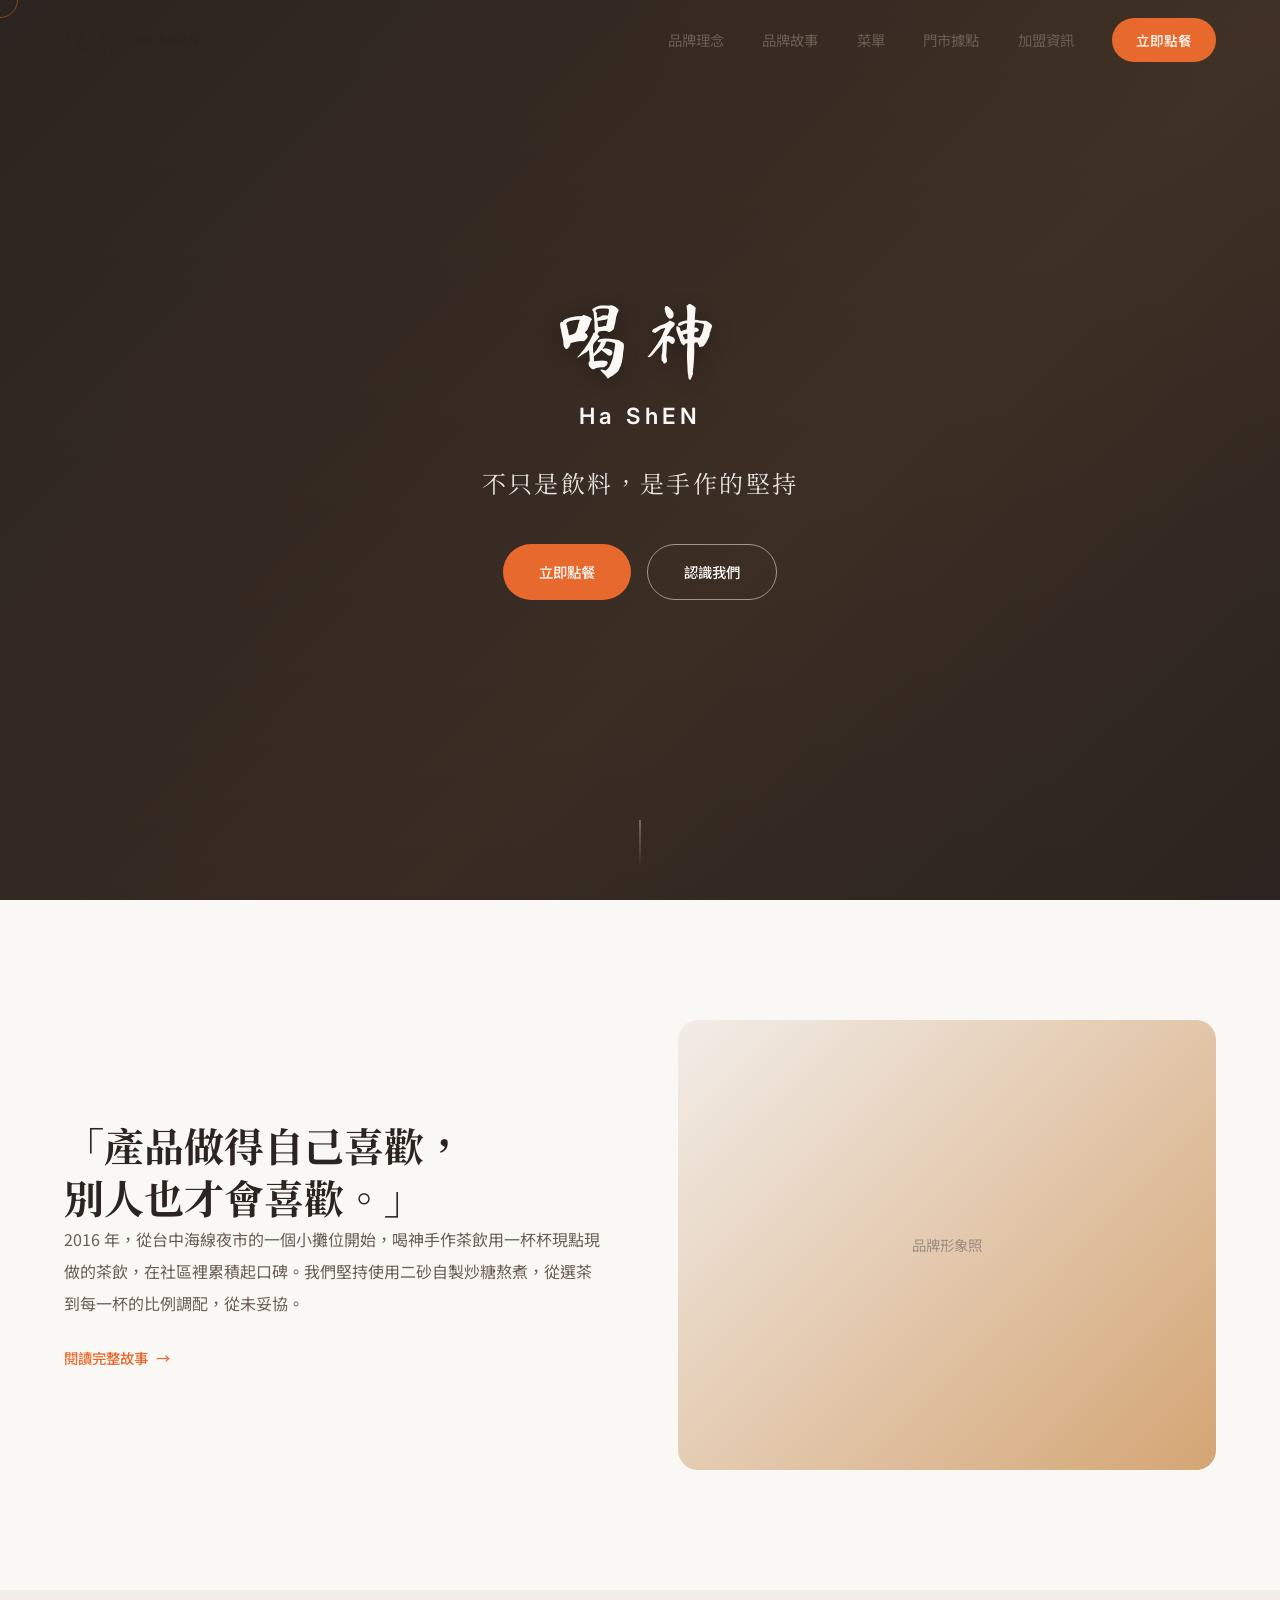
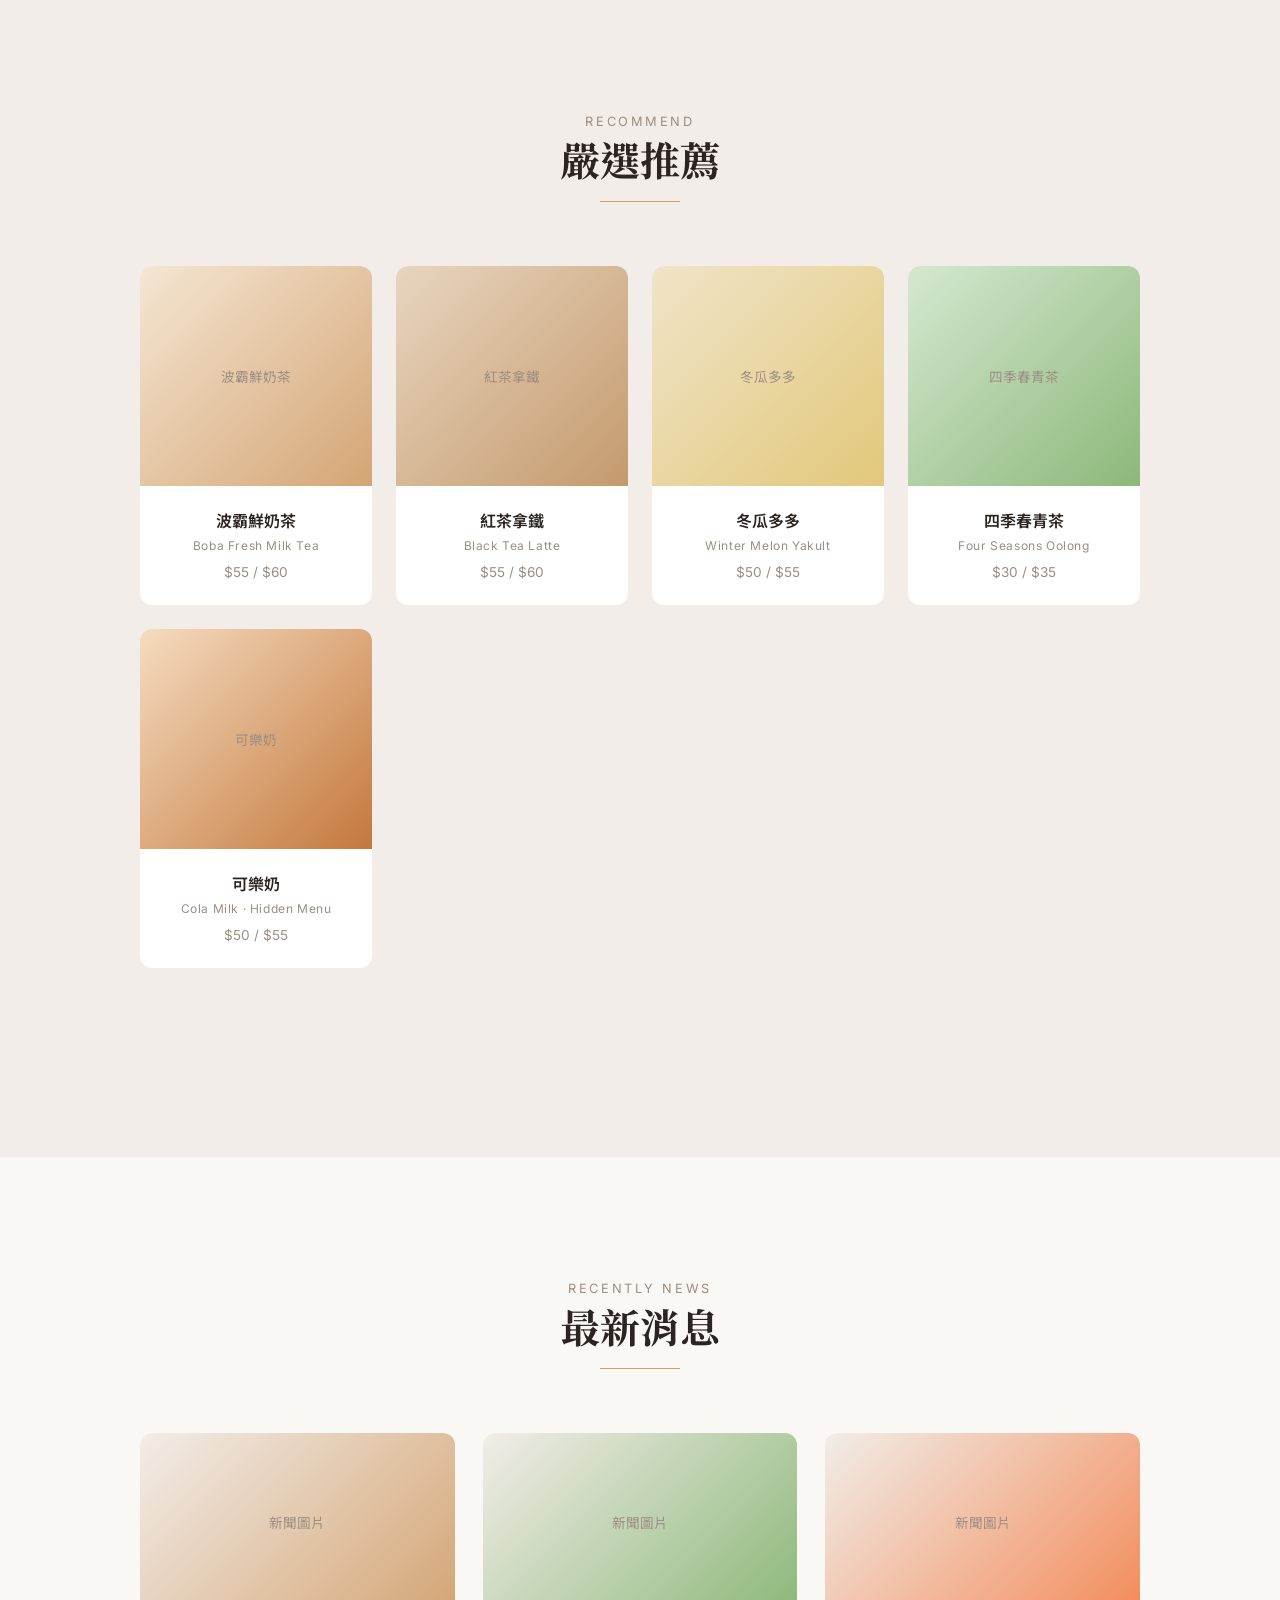
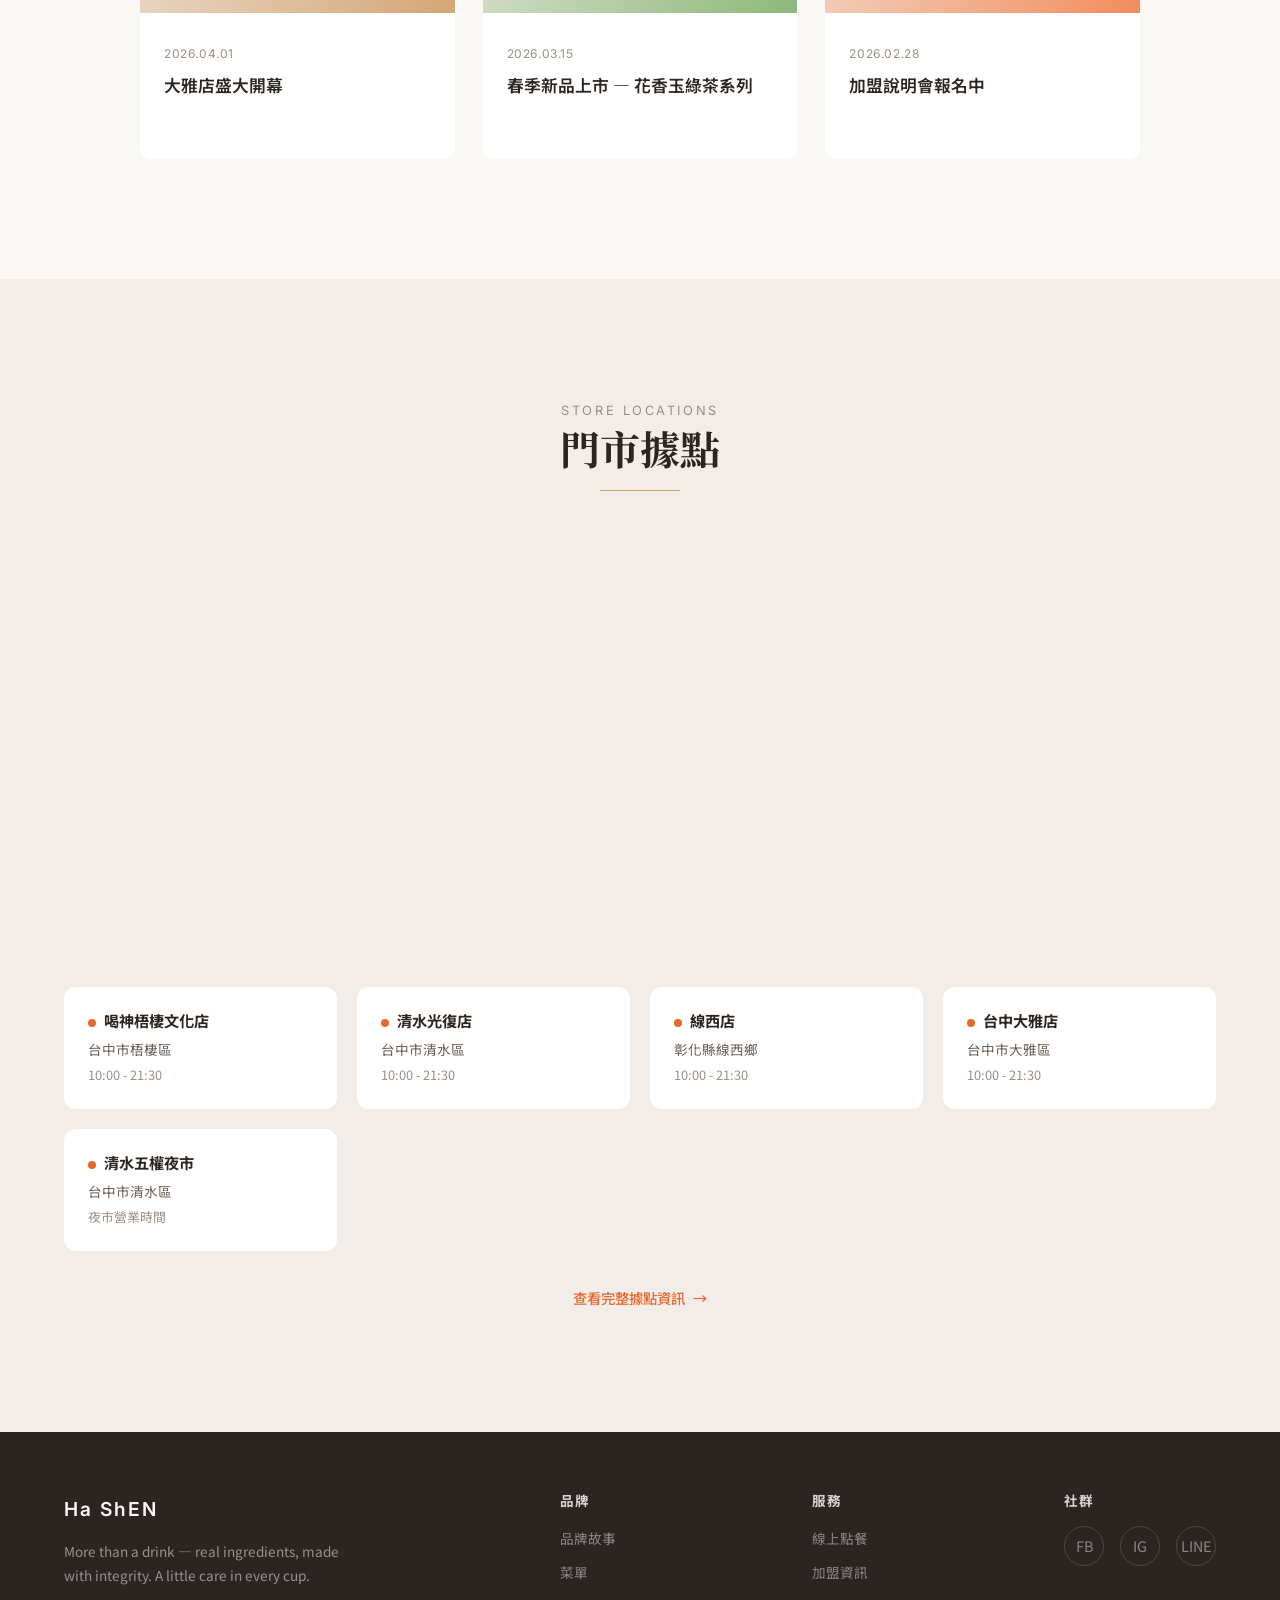
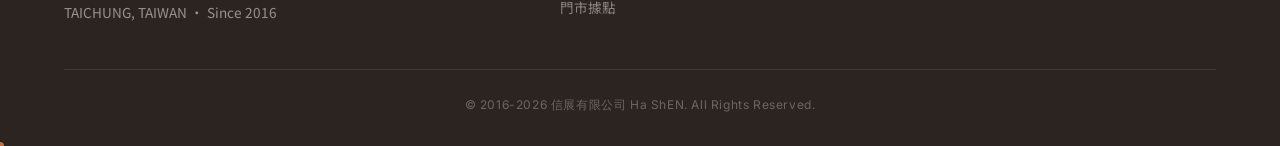
==== index.html @ 4e1b878f "Initial commit: 喝神手作茶飲 Ha ShEN 品牌官網" ====
<!DOCTYPE html>
<html lang="zh-Hant">
<head>
  <meta charset="UTF-8">
  <meta name="viewport" content="width=device-width, initial-scale=1.0">
  <meta name="description" content="喝神手作茶飲 Ha ShEN — 2016年創立於台中海線，堅持手作、嚴選原料、用心調製每一杯好茶。More than a drink.">
  <meta name="keywords" content="喝神,Ha ShEN,手作茶飲,台中飲料,手搖飲,珍珠奶茶,波霸鮮奶茶">
  <meta property="og:title" content="喝神手作茶飲 Ha ShEN">
  <meta property="og:description" content="不只是飲料，是手作的堅持。More than a drink — real ingredients, made with integrity.">
  <meta property="og:type" content="website">
  <title>喝神手作茶飲 Ha ShEN — More than a drink</title>

  <!-- Google Fonts -->
  <link rel="preconnect" href="https://fonts.googleapis.com">
  <link rel="preconnect" href="https://fonts.gstatic.com" crossorigin>
  <link href="https://fonts.googleapis.com/css2?family=Inter:wght@300;400;500;600;700&family=Noto+Sans+TC:wght@300;400;500;700&family=Noto+Serif+TC:wght@400;600;700&family=ZCOOL+KuaiLe&display=swap" rel="stylesheet">
  <!-- Ma Shan Zheng for brush calligraphy feel -->
  <link href="https://fonts.googleapis.com/css2?family=Ma+Shan+Zheng&display=swap" rel="stylesheet">
  <link href="https://fonts.googleapis.com/css2?family=Liu+Jian+Mao+Cao&display=swap" rel="stylesheet">

  <!-- Styles -->
  <link rel="stylesheet" href="css/style.css">
  <link rel="stylesheet" href="css/pages.css">
</head>
<body>

  <!-- ========== SPLASH SCREEN ========== -->
  <div class="splash-screen" aria-hidden="true">
    <div class="splash-logo-container">
      <!-- Calligraphy rendered with brush-style web font + stroke reveal animation -->
      <div class="splash-calligraphy-text">
        <span class="splash-char" data-char="喝">喝</span>
        <span class="splash-char" data-char="神">神</span>
      </div>

      <span class="splash-english">Ha ShEN</span>
      <span class="splash-subtitle">手 作 茶 飲</span>

      <div class="splash-line">
        <span class="splash-line-left"></span>
        <span class="splash-line-right"></span>
      </div>
    </div>

    <button class="splash-skip">SKIP</button>
  </div>

  <!-- ========== NAVIGATION ========== -->
  <nav class="navbar">
    <a href="index.html" class="nav-logo">
      <span class="nav-logo-calligraphy">喝神</span>
      <span class="nav-logo-text">Ha ShEN</span>
    </a>

    <div class="nav-links">
      <a href="#philosophy" class="nav-link" data-section="philosophy">品牌理念</a>
      <a href="pages/about.html" class="nav-link">品牌故事</a>
      <a href="pages/menu.html" class="nav-link">菜單</a>
      <a href="pages/stores.html" class="nav-link">門市據點</a>
      <a href="pages/franchise.html" class="nav-link">加盟資訊</a>
      <a href="pages/order.html" class="nav-order-btn">立即點餐</a>
    </div>

    <button class="nav-toggle" aria-label="選單">
      <span></span>
      <span></span>
      <span></span>
    </button>
  </nav>

  <!-- ========== HERO SECTION ========== -->
  <section class="hero" id="hero">
    <!-- Background: gradient overlay simulating video bg -->
    <div class="hero-bg-gradient"></div>
    <div class="hero-overlay"></div>

    <div class="hero-content">
      <!-- Calligraphy Logo -->
      <div class="hero-calligraphy-text">喝神</div>

      <div class="hero-brand-en font-english">Ha ShEN</div>
      <p class="hero-tagline font-display">不只是飲料，是手作的堅持</p>

      <div class="hero-buttons">
        <a href="pages/order.html" class="btn btn-primary">立即點餐</a>
        <a href="pages/about.html" class="btn btn-outline">認識我們</a>
      </div>
    </div>

    <!-- Scroll hint -->
    <div class="hero-scroll-hint">
      <div class="scroll-line"></div>
    </div>
  </section>

  <!-- ========== PHILOSOPHY SECTION ========== -->
  <section class="section philosophy" id="philosophy">
    <div class="container">
      <div class="philosophy-grid">
        <div class="philosophy-text">
          <h2 class="font-display">
            「產品做得自己喜歡，<br>別人也才會喜歡。」
            <span class="underline-gold"></span>
          </h2>
          <p class="philosophy-desc">
            2016 年，從台中海線夜市的一個小攤位開始，喝神手作茶飲用一杯杯現點現做的茶飲，在社區裡累積起口碑。我們堅持使用二砂自製炒糖熬煮，從選茶到每一杯的比例調配，從未妥協。
          </p>
          <a href="pages/about.html" class="link-arrow">
            閱讀完整故事 <span class="arrow">→</span>
          </a>
        </div>
        <div class="philosophy-image">
          <div class="philosophy-img-placeholder" style="width:100%;height:450px;background:linear-gradient(135deg, var(--color-bg-secondary), #d4a574);border-radius:var(--radius-lg);display:flex;align-items:center;justify-content:center;color:var(--color-text-tertiary);font-size:0.9rem;">
            品牌形象照
          </div>
        </div>
      </div>
    </div>
  </section>

  <!-- ========== RECOMMEND SECTION ========== -->
  <section class="section recommend" id="recommend">
    <div class="container">
      <div class="section-header reveal">
        <p class="section-subtitle font-english">Recommend</p>
        <h2>嚴選推薦</h2>
        <span class="gold-line"></span>
      </div>

      <div class="recommend-grid stagger-children">
        <div class="drink-card" data-stagger="0">
          <div class="drink-card-image">
            <div style="width:100%;height:100%;background:linear-gradient(135deg,#f5e6d3,#d4a574);display:flex;align-items:center;justify-content:center;color:var(--color-text-tertiary);font-size:0.85rem;">波霸鮮奶茶</div>
          </div>
          <div class="drink-card-info">
            <h4 class="drink-card-name">波霸鮮奶茶</h4>
            <p class="drink-card-name-en font-english" style="font-size:0.75rem;color:var(--color-text-tertiary);">Boba Fresh Milk Tea</p>
            <p class="drink-card-price">$55 / $60</p>
          </div>
        </div>

        <div class="drink-card" data-stagger="1">
          <div class="drink-card-image">
            <div style="width:100%;height:100%;background:linear-gradient(135deg,#e8d5c0,#c49a6c);display:flex;align-items:center;justify-content:center;color:var(--color-text-tertiary);font-size:0.85rem;">紅茶拿鐵</div>
          </div>
          <div class="drink-card-info">
            <h4 class="drink-card-name">紅茶拿鐵</h4>
            <p class="drink-card-name-en font-english" style="font-size:0.75rem;color:var(--color-text-tertiary);">Black Tea Latte</p>
            <p class="drink-card-price">$55 / $60</p>
          </div>
        </div>

        <div class="drink-card" data-stagger="2">
          <div class="drink-card-image">
            <div style="width:100%;height:100%;background:linear-gradient(135deg,#f0e4c8,#e2c87a);display:flex;align-items:center;justify-content:center;color:var(--color-text-tertiary);font-size:0.85rem;">冬瓜多多</div>
          </div>
          <div class="drink-card-info">
            <h4 class="drink-card-name">冬瓜多多</h4>
            <p class="drink-card-name-en font-english" style="font-size:0.75rem;color:var(--color-text-tertiary);">Winter Melon Yakult</p>
            <p class="drink-card-price">$50 / $55</p>
          </div>
        </div>

        <div class="drink-card" data-stagger="3">
          <div class="drink-card-image">
            <div style="width:100%;height:100%;background:linear-gradient(135deg,#d5e8d0,#8cb87a);display:flex;align-items:center;justify-content:center;color:var(--color-text-tertiary);font-size:0.85rem;">四季春青茶</div>
          </div>
          <div class="drink-card-info">
            <h4 class="drink-card-name">四季春青茶</h4>
            <p class="drink-card-name-en font-english" style="font-size:0.75rem;color:var(--color-text-tertiary);">Four Seasons Oolong</p>
            <p class="drink-card-price">$30 / $35</p>
          </div>
        </div>

        <div class="drink-card" data-stagger="4">
          <div class="drink-card-image">
            <div style="width:100%;height:100%;background:linear-gradient(135deg,#f5dcc0,#c4783c);display:flex;align-items:center;justify-content:center;color:var(--color-text-tertiary);font-size:0.85rem;">可樂奶</div>
          </div>
          <div class="drink-card-info">
            <h4 class="drink-card-name">可樂奶</h4>
            <p class="drink-card-name-en font-english" style="font-size:0.75rem;color:var(--color-text-tertiary);">Cola Milk · Hidden Menu</p>
            <p class="drink-card-price">$50 / $55</p>
          </div>
        </div>
      </div>

      <div style="text-align:center;margin-top:40px;" class="reveal">
        <a href="pages/menu.html" class="link-arrow">
          查看完整菜單 <span class="arrow">→</span>
        </a>
      </div>
    </div>
  </section>

  <!-- ========== NEWS SECTION ========== -->
  <section class="section news" id="news">
    <div class="container">
      <div class="section-header reveal">
        <p class="section-subtitle font-english">Recently News</p>
        <h2>最新消息</h2>
        <span class="gold-line"></span>
      </div>

      <div class="news-grid stagger-children">
        <a href="#" class="news-card" data-stagger="0">
          <div class="news-card-image">
            <div style="width:100%;height:100%;background:linear-gradient(135deg,var(--color-bg-secondary),#d4a574);display:flex;align-items:center;justify-content:center;color:var(--color-text-tertiary);font-size:0.85rem;">新聞圖片</div>
          </div>
          <div class="news-card-body">
            <span class="news-card-date font-english">2026.04.01</span>
            <h4 class="news-card-title">大雅店盛大開幕</h4>
            <span class="news-card-link">閱讀更多 →</span>
          </div>
        </a>

        <a href="#" class="news-card" data-stagger="1">
          <div class="news-card-image">
            <div style="width:100%;height:100%;background:linear-gradient(135deg,var(--color-bg-secondary),#8cb87a);display:flex;align-items:center;justify-content:center;color:var(--color-text-tertiary);font-size:0.85rem;">新聞圖片</div>
          </div>
          <div class="news-card-body">
            <span class="news-card-date font-english">2026.03.15</span>
            <h4 class="news-card-title">春季新品上市 — 花香玉綠茶系列</h4>
            <span class="news-card-link">閱讀更多 →</span>
          </div>
        </a>

        <a href="#" class="news-card" data-stagger="2">
          <div class="news-card-image">
            <div style="width:100%;height:100%;background:linear-gradient(135deg,var(--color-bg-secondary),var(--color-brand-light));display:flex;align-items:center;justify-content:center;color:var(--color-text-tertiary);font-size:0.85rem;">新聞圖片</div>
          </div>
          <div class="news-card-body">
            <span class="news-card-date font-english">2026.02.28</span>
            <h4 class="news-card-title">加盟說明會報名中</h4>
            <span class="news-card-link">閱讀更多 →</span>
          </div>
        </a>
      </div>
    </div>
  </section>

  <!-- ========== STORES PREVIEW SECTION ========== -->
  <section class="section stores-preview" id="stores">
    <div class="container">
      <div class="section-header reveal">
        <p class="section-subtitle font-english">Store Locations</p>
        <h2>門市據點</h2>
        <span class="gold-line"></span>
      </div>

      <div class="stores-map-wrapper">
        <iframe
          src="https://www.google.com/maps/embed?pb=!1m18!1m12!1m3!1d116685.45!2d120.55!3d24.28!2m3!1f0!2f0!3f0!3m2!1i1024!2i768!4f13.1!3m3!1m2!1s0x0%3A0x0!2z5Y-w5Lit5biC!5e0!3m2!1szh-TW!2stw!4v1"
          loading="lazy"
          referrerpolicy="no-referrer-when-downgrade"
          title="喝神手作茶飲門市據點">
        </iframe>
      </div>

      <div class="stores-list stagger-children">
        <div class="store-card" data-stagger="0">
          <h4><span class="store-pulse"></span>喝神梧棲文化店</h4>
          <p>台中市梧棲區</p>
          <p style="font-size:0.8rem;color:var(--color-text-tertiary);margin-top:4px;">10:00 - 21:30</p>
        </div>
        <div class="store-card" data-stagger="1">
          <h4><span class="store-pulse"></span>清水光復店</h4>
          <p>台中市清水區</p>
          <p style="font-size:0.8rem;color:var(--color-text-tertiary);margin-top:4px;">10:00 - 21:30</p>
        </div>
        <div class="store-card" data-stagger="2">
          <h4><span class="store-pulse"></span>線西店</h4>
          <p>彰化縣線西鄉</p>
          <p style="font-size:0.8rem;color:var(--color-text-tertiary);margin-top:4px;">10:00 - 21:30</p>
        </div>
        <div class="store-card" data-stagger="3">
          <h4><span class="store-pulse"></span>台中大雅店</h4>
          <p>台中市大雅區</p>
          <p style="font-size:0.8rem;color:var(--color-text-tertiary);margin-top:4px;">10:00 - 21:30</p>
        </div>
        <div class="store-card" data-stagger="4">
          <h4><span class="store-pulse"></span>清水五權夜市</h4>
          <p>台中市清水區</p>
          <p style="font-size:0.8rem;color:var(--color-text-tertiary);margin-top:4px;">夜市營業時間</p>
        </div>
      </div>

      <div style="text-align:center;margin-top:32px;" class="reveal">
        <a href="pages/stores.html" class="link-arrow">
          查看完整據點資訊 <span class="arrow">→</span>
        </a>
      </div>
    </div>
  </section>

  <!-- ========== FOOTER ========== -->
  <footer class="footer">
    <div class="footer-content">
      <div class="footer-brand">
        <div class="footer-brand-name font-english">Ha ShEN</div>
        <p class="footer-brand-desc">
          More than a drink — real ingredients, made with integrity. A little care in every cup.
        </p>
        <p class="footer-brand-desc" style="margin-top:12px;">
          TAICHUNG, TAIWAN · Since 2016
        </p>
      </div>

      <div class="footer-links-group">
        <h5>品牌</h5>
        <a href="pages/about.html">品牌故事</a>
        <a href="pages/menu.html">菜單</a>
        <a href="pages/stores.html">門市據點</a>
      </div>

      <div class="footer-links-group">
        <h5>服務</h5>
        <a href="pages/order.html">線上點餐</a>
        <a href="pages/franchise.html">加盟資訊</a>
      </div>

      <div class="footer-links-group">
        <h5>社群</h5>
        <div class="footer-social">
          <a href="https://www.facebook.com/people/%E5%96%9D%E7%A5%9E%E6%89%8B%E4%BD%9C%E8%8C%B6%E9%A3%B2_%E7%B8%BD%E9%83%A8/61552195955684/" target="_blank" rel="noopener" aria-label="Facebook">FB</a>
          <a href="#" aria-label="Instagram">IG</a>
          <a href="#" aria-label="LINE">LINE</a>
        </div>
      </div>
    </div>

    <div class="footer-bottom">
      <p class="footer-copyright">© 2016-2026 信展有限公司 Ha ShEN. All Rights Reserved.</p>
    </div>
  </footer>

  <!-- Back to Top -->
  <button class="back-to-top" aria-label="回到頂部">↑</button>

  <!-- Hero Background Style -->
  <style>
    .hero-bg-gradient {
      position: absolute;
      top: 0; left: 0; width: 100%; height: 100%;
      background: linear-gradient(135deg, #2C2420 0%, #3d2e24 40%, #4a3728 60%, #2C2420 100%);
      animation: kenBurns 20s ease-in-out infinite alternate;
    }

    /* Scroll Indicator */
    .hero-scroll-hint {
      position: absolute;
      bottom: 32px;
      left: 50%;
      transform: translateX(-50%);
      z-index: 3;
    }

    .scroll-line {
      width: 1px;
      height: 48px;
      background: linear-gradient(180deg, rgba(255,255,255,0.6), transparent);
      animation: scrollPulse 2s ease-in-out infinite;
    }

    @keyframes scrollPulse {
      0%, 100% { opacity: 1; transform: scaleY(1); }
      50% { opacity: 0.3; transform: scaleY(0.6); }
    }
  </style>

  <!-- Scripts -->
  <script src="js/splash.js"></script>
  <script src="js/main.js"></script>
</body>
</html>
---- css/style.css ----
/* ============================================
   喝神手作茶飲 Ha ShEN — Brand Website
   Global Styles & Design System
   ============================================ */

/* --- CSS Custom Properties (Design Tokens) --- */
:root {
  /* Brand Colors */
  --color-brand: #E8692D;          /* PANTONE 1585C approximation */
  --color-brand-light: #F28C5A;
  --color-brand-dark: #C4551F;

  /* Neutral Palette */
  --color-bg-primary: #FAF8F5;     /* Warm off-white */
  --color-bg-secondary: #F2EDE8;   /* Slightly darker warm */
  --color-bg-dark: #2C2420;        /* Dark charcoal brown */
  --color-bg-card: #FFFFFF;

  /* Text Colors */
  --color-text-primary: #2C2420;   /* Dark charcoal brown */
  --color-text-secondary: #6B5E54; /* Muted brown */
  --color-text-tertiary: #9C8E82;  /* Light brown */
  --color-text-inverse: #FAF8F5;   /* For dark backgrounds */

  /* Accent Colors */
  --color-gold: #C5A467;           /* Subtle gold for lines */
  --color-gold-light: #D4B87A;
  --color-tea-brown: #8B6914;      /* Tea brown */

  /* Glass Effect */
  --glass-bg: rgba(250, 248, 245, 0.72);
  --glass-border: rgba(255, 255, 255, 0.3);
  --glass-shadow: rgba(44, 36, 32, 0.08);

  /* Typography */
  --font-display: 'Noto Serif TC', serif;
  --font-heading: 'Noto Sans TC', sans-serif;
  --font-body: 'Noto Sans TC', sans-serif;
  --font-english: 'Inter', sans-serif;

  /* Spacing */
  --space-xs: 0.5rem;
  --space-sm: 1rem;
  --space-md: 2rem;
  --space-lg: 4rem;
  --space-xl: 6rem;
  --space-2xl: 10rem;

  /* Transition */
  --ease-smooth: cubic-bezier(0.25, 0.46, 0.45, 0.94);
  --ease-bounce: cubic-bezier(0.34, 1.56, 0.64, 1);
  --ease-out-expo: cubic-bezier(0.16, 1, 0.3, 1);
  --duration-fast: 0.2s;
  --duration-normal: 0.4s;
  --duration-slow: 0.8s;

  /* Border Radius */
  --radius-sm: 6px;
  --radius-md: 12px;
  --radius-lg: 20px;
  --radius-full: 9999px;

  /* Z-Index Scale */
  --z-splash: 10000;
  --z-cursor: 9000;
  --z-nav: 1000;
  --z-modal: 2000;
  --z-back-top: 500;
}

/* --- Reset & Base --- */
*, *::before, *::after {
  margin: 0;
  padding: 0;
  box-sizing: border-box;
}

html {
  font-size: 16px;
  scroll-behavior: smooth;
  -webkit-font-smoothing: antialiased;
  -moz-osx-font-smoothing: grayscale;
  cursor: none;
}

body {
  font-family: var(--font-body);
  color: var(--color-text-primary);
  background-color: var(--color-bg-primary);
  line-height: 1.8;
  overflow-x: hidden;
  cursor: none;
}

/* Hide default cursor on all interactive elements */
a, button, input, textarea, select, label, [role="button"] {
  cursor: none;
}

img {
  max-width: 100%;
  height: auto;
  display: block;
}

a {
  text-decoration: none;
  color: inherit;
  transition: color var(--duration-fast) var(--ease-smooth);
}

ul, ol {
  list-style: none;
}

/* --- Typography --- */
h1, h2, h3, h4, h5, h6 {
  font-family: var(--font-heading);
  font-weight: 700;
  line-height: 1.3;
  color: var(--color-text-primary);
}

h1 { font-size: clamp(2rem, 5vw, 3.5rem); }
h2 { font-size: clamp(1.5rem, 3.5vw, 2.5rem); }
h3 { font-size: clamp(1.2rem, 2.5vw, 1.75rem); }
h4 { font-size: clamp(1rem, 2vw, 1.25rem); }

.font-display {
  font-family: var(--font-display);
}

.font-english {
  font-family: var(--font-english);
  letter-spacing: 0.05em;
}

.text-brand { color: var(--color-brand); }
.text-gold { color: var(--color-gold); }
.text-secondary { color: var(--color-text-secondary); }

/* --- Custom Cursor --- */
.cursor-dot {
  position: fixed;
  width: 8px;
  height: 8px;
  background: var(--color-brand);
  border-radius: 50%;
  pointer-events: none;
  z-index: var(--z-cursor);
  transform: translate(-50%, -50%);
  transition: width 0.3s var(--ease-smooth),
              height 0.3s var(--ease-smooth),
              background 0.3s var(--ease-smooth),
              border 0.3s var(--ease-smooth);
  mix-blend-mode: exclusion;
}

.cursor-ring {
  position: fixed;
  width: 36px;
  height: 36px;
  border: 1.5px solid var(--color-brand);
  border-radius: 50%;
  pointer-events: none;
  z-index: var(--z-cursor);
  transform: translate(-50%, -50%);
  transition: width 0.4s var(--ease-smooth),
              height 0.4s var(--ease-smooth),
              border-color 0.4s var(--ease-smooth),
              opacity 0.4s var(--ease-smooth);
  opacity: 0.5;
}

.cursor-hover .cursor-dot {
  width: 12px;
  height: 12px;
  background: transparent;
  border: 2px solid var(--color-brand);
}

.cursor-hover .cursor-ring {
  width: 52px;
  height: 52px;
  opacity: 0.3;
}

/* --- Calligraphy Font --- */
.font-calligraphy {
  font-family: 'Ma Shan Zheng', 'Liu Jian Mao Cao', cursive;
}

/* --- Splash Screen --- */
.splash-screen {
  position: fixed;
  top: 0;
  left: 0;
  width: 100%;
  height: 100%;
  background: var(--color-bg-dark);
  display: flex;
  flex-direction: column;
  align-items: center;
  justify-content: center;
  z-index: var(--z-splash);
  transition: opacity 0.8s var(--ease-smooth);
}

.splash-screen.fade-out {
  opacity: 0;
  pointer-events: none;
}

.splash-logo-container {
  display: flex;
  flex-direction: column;
  align-items: center;
  gap: 16px;
}

/* Calligraphy text container */
.splash-calligraphy-text {
  display: flex;
  gap: 8px;
  position: relative;
}

/* Each character */
.splash-char {
  font-family: 'Ma Shan Zheng', 'Liu Jian Mao Cao', cursive;
  font-size: clamp(80px, 18vw, 140px);
  color: var(--color-text-inverse);
  line-height: 1;
  position: relative;
  display: inline-block;
  opacity: 0;
  filter: blur(8px);
  transform: scale(0.6) translateY(20px);
  transition: none; /* JS will control animation */
}

/* Brush ink reveal animation */
.splash-char.writing {
  animation: brushReveal 1s cubic-bezier(0.22, 0.61, 0.36, 1) forwards;
}

@keyframes brushReveal {
  0% {
    opacity: 0;
    filter: blur(12px);
    transform: scale(0.5) translateY(30px) rotate(-3deg);
    text-shadow: none;
  }
  20% {
    opacity: 0.3;
    filter: blur(6px);
    transform: scale(0.8) translateY(15px) rotate(-1deg);
  }
  50% {
    opacity: 0.7;
    filter: blur(3px);
    transform: scale(1.05) translateY(-5px) rotate(0.5deg);
    text-shadow: 0 0 40px rgba(255, 255, 255, 0.15);
  }
  75% {
    opacity: 0.95;
    filter: blur(0.5px);
    transform: scale(0.98) translateY(2px) rotate(0deg);
  }
  100% {
    opacity: 1;
    filter: blur(0);
    transform: scale(1) translateY(0) rotate(0deg);
    text-shadow: 0 4px 30px rgba(255, 255, 255, 0.08);
  }
}

/* Ink splatter effect behind character */
.splash-char::after {
  content: '';
  position: absolute;
  top: 50%;
  left: 50%;
  width: 0;
  height: 0;
  background: radial-gradient(ellipse, rgba(255,255,255,0.04) 0%, transparent 70%);
  border-radius: 50%;
  transform: translate(-50%, -50%);
  transition: width 1.2s var(--ease-out-expo), height 1.2s var(--ease-out-expo);
  pointer-events: none;
  z-index: -1;
}

.splash-char.writing::after {
  width: 200%;
  height: 200%;
}

.splash-english {
  font-family: var(--font-english);
  font-size: 1.2rem;
  font-weight: 600;
  color: var(--color-text-inverse);
  letter-spacing: 0.2em;
  opacity: 0;
  transform: translateY(12px);
  transition: all 0.7s var(--ease-smooth);
  margin-top: 4px;
}

.splash-english.visible {
  opacity: 1;
  transform: translateY(0);
}

.splash-subtitle {
  font-family: var(--font-heading);
  font-size: 0.85rem;
  color: var(--color-text-tertiary);
  letter-spacing: 0.5em;
  opacity: 0;
  transform: translateY(8px);
  transition: all 0.5s var(--ease-smooth) 0.15s;
}

.splash-subtitle.visible {
  opacity: 0.6;
  transform: translateY(0);
}

.splash-line {
  display: flex;
  align-items: center;
  gap: 20px;
  margin-top: 4px;
}

.splash-line-left,
.splash-line-right {
  width: 0;
  height: 1px;
  background: linear-gradient(90deg, transparent, var(--color-gold), transparent);
  transition: width 1s var(--ease-out-expo);
}

.splash-line.visible .splash-line-left,
.splash-line.visible .splash-line-right {
  width: 80px;
}

.splash-skip {
  position: absolute;
  bottom: 40px;
  right: 40px;
  font-family: var(--font-english);
  font-size: 0.75rem;
  color: var(--color-text-tertiary);
  letter-spacing: 0.15em;
  opacity: 0.4;
  transition: opacity 0.3s;
  background: none;
  border: none;
  cursor: none;
}

.splash-skip:hover {
  opacity: 0.8;
}

/* --- Navigation Bar --- */
.navbar {
  position: fixed;
  top: 0;
  left: 0;
  width: 100%;
  height: 80px;
  display: flex;
  align-items: center;
  justify-content: space-between;
  padding: 0 clamp(24px, 5vw, 80px);
  z-index: var(--z-nav);
  transition: all 0.4s var(--ease-smooth);
}

.navbar.scrolled {
  height: 64px;
  background: var(--glass-bg);
  backdrop-filter: blur(20px) saturate(1.8);
  -webkit-backdrop-filter: blur(20px) saturate(1.8);
  border-bottom: 1px solid var(--glass-border);
  box-shadow: 0 4px 30px var(--glass-shadow);
}

.nav-logo {
  display: flex;
  align-items: center;
  gap: 12px;
}

.nav-logo-calligraphy {
  font-family: 'Ma Shan Zheng', 'Liu Jian Mao Cao', cursive;
  font-size: 1.8rem;
  line-height: 1;
  color: var(--color-text-primary);
  transition: font-size 0.4s var(--ease-smooth);
}

.navbar.scrolled .nav-logo-calligraphy {
  font-size: 1.5rem;
}

.nav-logo-text {
  font-family: var(--font-english);
  font-size: 0.85rem;
  font-weight: 600;
  letter-spacing: 0.1em;
  color: var(--color-text-primary);
}

.nav-links {
  display: flex;
  align-items: center;
  gap: clamp(20px, 3vw, 40px);
}

.nav-link {
  font-family: var(--font-heading);
  font-size: 0.9rem;
  font-weight: 400;
  color: var(--color-text-secondary);
  position: relative;
  padding: 4px 0;
  transition: color var(--duration-fast) var(--ease-smooth);
}

.nav-link::after {
  content: '';
  position: absolute;
  bottom: 0;
  left: 0;
  width: 0;
  height: 1.5px;
  background: var(--color-brand);
  transition: width var(--duration-normal) var(--ease-out-expo);
}

.nav-link:hover {
  color: var(--color-text-primary);
}

.nav-link:hover::after {
  width: 100%;
}

.nav-link.active {
  color: var(--color-brand);
}

.nav-link.active::after {
  width: 100%;
}

.nav-order-btn {
  font-family: var(--font-heading);
  font-size: 0.85rem;
  font-weight: 500;
  color: var(--color-text-inverse);
  background: var(--color-brand);
  padding: 10px 24px;
  border-radius: var(--radius-full);
  border: none;
  position: relative;
  overflow: hidden;
  transition: transform var(--duration-fast) var(--ease-smooth),
              box-shadow var(--duration-fast) var(--ease-smooth);
}

.nav-order-btn::before {
  content: '';
  position: absolute;
  top: 0;
  left: -100%;
  width: 100%;
  height: 100%;
  background: linear-gradient(90deg, transparent, rgba(255,255,255,0.2), transparent);
  transition: left 0.5s var(--ease-smooth);
}

.nav-order-btn:hover {
  transform: translateY(-1px);
  box-shadow: 0 4px 15px rgba(232, 105, 45, 0.3);
}

.nav-order-btn:hover::before {
  left: 100%;
}

/* Mobile Menu Toggle */
.nav-toggle {
  display: none;
  flex-direction: column;
  gap: 5px;
  background: none;
  border: none;
  cursor: none;
  padding: 4px;
}

.nav-toggle span {
  display: block;
  width: 24px;
  height: 2px;
  background: var(--color-text-primary);
  transition: all 0.3s var(--ease-smooth);
  border-radius: 2px;
}

/* --- Section Common --- */
.section {
  padding: clamp(60px, 10vw, 120px) clamp(24px, 5vw, 80px);
  position: relative;
}

.section-header {
  text-align: center;
  margin-bottom: var(--space-lg);
}

.section-header h2 {
  font-family: var(--font-display);
  margin-bottom: 4px;
}

.section-header .section-subtitle {
  font-family: var(--font-english);
  font-size: 0.8rem;
  letter-spacing: 0.2em;
  color: var(--color-text-tertiary);
  text-transform: uppercase;
}

.section-header .gold-line {
  display: block;
  width: 0;
  height: 1px;
  background: var(--color-gold);
  margin: 16px auto 0;
  transition: width 1s var(--ease-out-expo);
}

.section-header.animate-in .gold-line {
  width: 80px;
}

/* Container */
.container {
  max-width: 1200px;
  margin: 0 auto;
  width: 100%;
}

.container-narrow {
  max-width: 900px;
  margin: 0 auto;
  width: 100%;
}

/* --- Hero Section --- */
.hero {
  position: relative;
  height: 100vh;
  min-height: 600px;
  display: flex;
  align-items: center;
  justify-content: center;
  overflow: hidden;
  background: var(--color-bg-dark);
}

.hero-video-bg {
  position: absolute;
  top: 0;
  left: 0;
  width: 100%;
  height: 100%;
  object-fit: cover;
  opacity: 0.4;
  animation: kenBurns 20s ease-in-out infinite alternate;
}

.hero-overlay {
  position: absolute;
  top: 0;
  left: 0;
  width: 100%;
  height: 100%;
  background: linear-gradient(
    180deg,
    rgba(44, 36, 32, 0.3) 0%,
    rgba(44, 36, 32, 0.6) 100%
  );
}

@keyframes kenBurns {
  0% { transform: scale(1); }
  100% { transform: scale(1.08); }
}

.hero-content {
  position: relative;
  z-index: 2;
  text-align: center;
  color: var(--color-text-inverse);
}

.hero-calligraphy-text {
  font-family: 'Ma Shan Zheng', 'Liu Jian Mao Cao', cursive;
  font-size: clamp(3rem, 8vw, 5rem);
  color: var(--color-text-inverse);
  line-height: 1;
  margin: 0 auto 16px;
  letter-spacing: 0.1em;
  opacity: 0;
  transform: translateY(20px);
  text-shadow: 0 4px 20px rgba(0,0,0,0.3);
}

.hero-calligraphy-text.animate-in {
  opacity: 1;
  transform: translateY(0);
  transition: all 0.8s var(--ease-smooth);
}

.hero-brand-en {
  font-family: var(--font-english);
  font-size: clamp(1rem, 2vw, 1.4rem);
  font-weight: 600;
  letter-spacing: 0.2em;
  margin-bottom: 24px;
  opacity: 0;
  transform: translateY(15px);
}

.hero-brand-en.animate-in {
  opacity: 1;
  transform: translateY(0);
  transition: all 0.6s var(--ease-smooth) 0.3s;
}

.hero-tagline {
  font-family: var(--font-display);
  font-size: clamp(1rem, 2.5vw, 1.5rem);
  font-weight: 400;
  letter-spacing: 0.1em;
  margin-bottom: 40px;
  opacity: 0;
  transform: translateY(15px);
}

.hero-tagline.animate-in {
  opacity: 0.9;
  transform: translateY(0);
  transition: all 0.6s var(--ease-smooth) 0.5s;
}

.hero-buttons {
  display: flex;
  gap: 16px;
  justify-content: center;
  flex-wrap: wrap;
  opacity: 0;
  transform: translateY(15px);
}

.hero-buttons.animate-in {
  opacity: 1;
  transform: translateY(0);
  transition: all 0.6s var(--ease-smooth) 0.7s;
}

.btn {
  font-family: var(--font-heading);
  font-size: 0.9rem;
  font-weight: 500;
  padding: 14px 36px;
  border-radius: var(--radius-full);
  border: none;
  display: inline-flex;
  align-items: center;
  gap: 8px;
  position: relative;
  overflow: hidden;
  transition: all var(--duration-normal) var(--ease-smooth);
  cursor: none;
}

.btn-primary {
  background: var(--color-brand);
  color: var(--color-text-inverse);
}

.btn-primary::before {
  content: '';
  position: absolute;
  top: 0;
  left: -100%;
  width: 100%;
  height: 100%;
  background: linear-gradient(90deg, transparent, rgba(255,255,255,0.2), transparent);
  transition: left 0.6s var(--ease-smooth);
}

.btn-primary:hover {
  transform: translateY(-2px);
  box-shadow: 0 8px 25px rgba(232, 105, 45, 0.35);
}

.btn-primary:hover::before {
  left: 100%;
}

/* Ripple effect */
.btn .ripple {
  position: absolute;
  border-radius: 50%;
  background: rgba(255, 255, 255, 0.3);
  transform: scale(0);
  animation: rippleEffect 0.6s ease-out;
  pointer-events: none;
}

@keyframes rippleEffect {
  to {
    transform: scale(4);
    opacity: 0;
  }
}

.btn-outline {
  background: transparent;
  color: var(--color-text-inverse);
  border: 1.5px solid rgba(255, 255, 255, 0.5);
}

.btn-outline:hover {
  background: rgba(255, 255, 255, 0.1);
  border-color: rgba(255, 255, 255, 0.8);
  transform: translateY(-2px);
}

/* --- Philosophy Section --- */
.philosophy {
  background: var(--color-bg-primary);
}

.philosophy-grid {
  display: grid;
  grid-template-columns: 1fr 1fr;
  gap: clamp(40px, 6vw, 80px);
  align-items: center;
}

.philosophy-text {
  opacity: 0;
  transform: translateX(-40px);
  transition: all 0.8s var(--ease-out-expo);
}

.philosophy-text.animate-in {
  opacity: 1;
  transform: translateX(0);
}

.philosophy-quote {
  font-family: var(--font-display);
  font-size: clamp(1.2rem, 2.5vw, 1.6rem);
  font-weight: 700;
  line-height: 1.6;
  margin-bottom: 20px;
  position: relative;
}

.philosophy-quote .underline-gold {
  position: absolute;
  bottom: -4px;
  left: 0;
  height: 2px;
  width: 0;
  background: var(--color-gold);
  transition: width 1s var(--ease-out-expo) 0.5s;
}

.philosophy-text.animate-in .underline-gold {
  width: 100%;
}

.philosophy-desc {
  color: var(--color-text-secondary);
  margin-bottom: 24px;
  line-height: 2;
}

.link-arrow {
  font-family: var(--font-heading);
  font-size: 0.9rem;
  color: var(--color-brand);
  display: inline-flex;
  align-items: center;
  gap: 8px;
  font-weight: 500;
}

.link-arrow .arrow {
  transition: transform var(--duration-fast) var(--ease-smooth);
}

.link-arrow:hover .arrow {
  transform: translateX(4px);
}

.philosophy-image {
  position: relative;
  opacity: 0;
  transform: translateX(40px);
  transition: all 0.8s var(--ease-out-expo) 0.3s;
}

.philosophy-image.animate-in {
  opacity: 1;
  transform: translateX(0);
}

.philosophy-image img {
  border-radius: var(--radius-lg);
  width: 100%;
  height: 450px;
  object-fit: cover;
}

/* --- Recommend Section --- */
.recommend {
  background: var(--color-bg-secondary);
}

.recommend-grid {
  display: grid;
  grid-template-columns: repeat(auto-fit, minmax(200px, 1fr));
  gap: 24px;
  max-width: 1000px;
  margin: 0 auto;
}

.drink-card {
  background: var(--color-bg-card);
  border-radius: var(--radius-md);
  overflow: hidden;
  opacity: 0;
  transform: translateY(40px);
  transition: all 0.6s var(--ease-out-expo),
              box-shadow 0.3s var(--ease-smooth);
  perspective: 800px;
}

.drink-card.animate-in {
  opacity: 1;
  transform: translateY(0);
}

.drink-card:hover {
  transform: translateY(-6px);
  box-shadow: 0 20px 40px rgba(44, 36, 32, 0.12);
}

.drink-card-image {
  position: relative;
  height: 220px;
  overflow: hidden;
  background: var(--color-bg-secondary);
}

.drink-card-image img {
  width: 100%;
  height: 100%;
  object-fit: cover;
  transition: transform 0.6s var(--ease-smooth);
}

.drink-card:hover .drink-card-image img {
  transform: scale(1.08);
}

.drink-card-info {
  padding: 20px;
  text-align: center;
}

.drink-card-name {
  font-family: var(--font-heading);
  font-size: 1rem;
  font-weight: 600;
  margin-bottom: 4px;
  position: relative;
  display: inline-block;
}

.drink-card-name::after {
  content: '';
  position: absolute;
  bottom: -2px;
  left: 50%;
  width: 0;
  height: 1.5px;
  background: var(--color-brand);
  transition: all 0.4s var(--ease-out-expo);
  transform: translateX(-50%);
}

.drink-card:hover .drink-card-name::after {
  width: 100%;
}

.drink-card-price {
  font-family: var(--font-english);
  font-size: 0.85rem;
  color: var(--color-text-tertiary);
  margin-top: 4px;
}

/* --- News Section --- */
.news {
  background: var(--color-bg-primary);
}

.news-grid {
  display: grid;
  grid-template-columns: repeat(auto-fit, minmax(300px, 1fr));
  gap: 28px;
  max-width: 1000px;
  margin: 0 auto;
}

.news-card {
  background: var(--color-bg-card);
  border-radius: var(--radius-md);
  overflow: hidden;
  opacity: 0;
  transform: translateY(30px);
  transition: all 0.5s var(--ease-out-expo),
              box-shadow 0.3s var(--ease-smooth);
}

.news-card.animate-in {
  opacity: 1;
  transform: translateY(0);
}

.news-card:hover {
  transform: translateY(-4px);
  box-shadow: 0 12px 30px rgba(44, 36, 32, 0.1);
}

.news-card-image {
  height: 180px;
  overflow: hidden;
  background: var(--color-bg-secondary);
}

.news-card-image img {
  width: 100%;
  height: 100%;
  object-fit: cover;
  transition: transform 0.6s var(--ease-smooth);
}

.news-card:hover .news-card-image img {
  transform: scale(1.05);
}

.news-card-body {
  padding: 24px;
}

.news-card-date {
  font-family: var(--font-english);
  font-size: 0.75rem;
  color: var(--color-text-tertiary);
  letter-spacing: 0.05em;
}

.news-card-title {
  font-size: 1.05rem;
  font-weight: 600;
  margin: 8px 0;
  line-height: 1.5;
}

.news-card-link {
  font-size: 0.85rem;
  color: var(--color-brand);
  font-weight: 500;
  opacity: 0;
  transform: translateX(-10px);
  transition: all 0.3s var(--ease-smooth);
  display: inline-flex;
  align-items: center;
  gap: 4px;
}

.news-card:hover .news-card-link {
  opacity: 1;
  transform: translateX(0);
}

/* --- Stores Preview Section --- */
.stores-preview {
  background: var(--color-bg-secondary);
}

.stores-map-wrapper {
  position: relative;
  border-radius: var(--radius-lg);
  overflow: hidden;
  height: 400px;
  opacity: 0;
  filter: blur(10px);
  transition: all 1s var(--ease-smooth);
}

.stores-map-wrapper.animate-in {
  opacity: 1;
  filter: blur(0);
}

.stores-map-wrapper iframe {
  width: 100%;
  height: 100%;
  border: 0;
}

.stores-list {
  display: grid;
  grid-template-columns: repeat(auto-fit, minmax(220px, 1fr));
  gap: 20px;
  margin-top: 32px;
}

.store-card {
  background: var(--color-bg-card);
  padding: 24px;
  border-radius: var(--radius-md);
  opacity: 0;
  transform: translateY(20px);
  transition: all 0.5s var(--ease-out-expo),
              box-shadow 0.3s var(--ease-smooth);
}

.store-card.animate-in {
  opacity: 1;
  transform: translateY(0);
}

.store-card:hover {
  box-shadow: 0 8px 24px rgba(44, 36, 32, 0.08);
}

.store-card h4 {
  font-size: 0.95rem;
  margin-bottom: 8px;
}

.store-card p {
  font-size: 0.85rem;
  color: var(--color-text-secondary);
  line-height: 1.6;
}

.store-pulse {
  display: inline-block;
  width: 8px;
  height: 8px;
  background: var(--color-brand);
  border-radius: 50%;
  margin-right: 8px;
  animation: pulse 2s ease-in-out infinite;
}

@keyframes pulse {
  0%, 100% { box-shadow: 0 0 0 0 rgba(232, 105, 45, 0.4); }
  50% { box-shadow: 0 0 0 8px rgba(232, 105, 45, 0); }
}

/* --- Footer --- */
.footer {
  background: var(--color-bg-dark);
  color: var(--color-text-inverse);
  padding: 60px clamp(24px, 5vw, 80px) 30px;
}

.footer-content {
  display: flex;
  justify-content: space-between;
  align-items: flex-start;
  flex-wrap: wrap;
  gap: 40px;
  max-width: 1200px;
  margin: 0 auto;
  padding-bottom: 40px;
  border-bottom: 1px solid rgba(255, 255, 255, 0.1);
}

.footer-brand {
  max-width: 300px;
}

.footer-brand-name {
  font-family: var(--font-english);
  font-size: 1.2rem;
  font-weight: 600;
  letter-spacing: 0.1em;
  margin-bottom: 12px;
}

.footer-brand-desc {
  font-size: 0.85rem;
  color: rgba(255, 255, 255, 0.5);
  line-height: 1.8;
}

.footer-links-group h5 {
  font-size: 0.85rem;
  color: rgba(255, 255, 255, 0.8);
  margin-bottom: 16px;
  letter-spacing: 0.05em;
}

.footer-links-group a {
  display: block;
  font-size: 0.85rem;
  color: rgba(255, 255, 255, 0.45);
  margin-bottom: 10px;
  transition: color 0.3s;
}

.footer-links-group a:hover {
  color: var(--color-brand);
}

.footer-social {
  display: flex;
  gap: 16px;
}

.footer-social a {
  width: 40px;
  height: 40px;
  border: 1px solid rgba(255, 255, 255, 0.15);
  border-radius: 50%;
  display: flex;
  align-items: center;
  justify-content: center;
  font-size: 0.9rem;
  transition: all 0.3s var(--ease-smooth);
}

.footer-social a:hover {
  border-color: var(--color-brand);
  background: var(--color-brand);
  color: white;
}

.footer-bottom {
  text-align: center;
  padding-top: 24px;
  max-width: 1200px;
  margin: 0 auto;
}

.footer-copyright {
  font-size: 0.75rem;
  color: rgba(255, 255, 255, 0.3);
  font-family: var(--font-english);
  letter-spacing: 0.05em;
}

/* --- Back to Top --- */
.back-to-top {
  position: fixed;
  bottom: 32px;
  right: 32px;
  width: 48px;
  height: 48px;
  background: var(--color-brand);
  color: white;
  border: none;
  border-radius: 50%;
  display: flex;
  align-items: center;
  justify-content: center;
  font-size: 1.2rem;
  z-index: var(--z-back-top);
  opacity: 0;
  transform: translateY(20px);
  transition: all 0.4s var(--ease-smooth);
  box-shadow: 0 4px 15px rgba(232, 105, 45, 0.3);
  cursor: none;
}

.back-to-top.visible {
  opacity: 1;
  transform: translateY(0);
}

.back-to-top:hover {
  transform: translateY(-3px);
  box-shadow: 0 8px 25px rgba(232, 105, 45, 0.4);
}

/* --- Scroll Reveal Animations --- */
.reveal {
  opacity: 0;
  transform: translateY(30px);
  transition: all 0.7s var(--ease-out-expo);
}

.reveal.animate-in {
  opacity: 1;
  transform: translateY(0);
}

.reveal-left {
  opacity: 0;
  transform: translateX(-40px);
  transition: all 0.7s var(--ease-out-expo);
}

.reveal-left.animate-in {
  opacity: 1;
  transform: translateX(0);
}

.reveal-right {
  opacity: 0;
  transform: translateX(40px);
  transition: all 0.7s var(--ease-out-expo);
}

.reveal-right.animate-in {
  opacity: 1;
  transform: translateX(0);
}

/* --- Stagger children animation --- */
.stagger-children > * {
  opacity: 0;
  transform: translateY(25px);
  transition: all 0.5s var(--ease-out-expo);
}

.stagger-children.animate-in > *:nth-child(1) { transition-delay: 0s; opacity: 1; transform: translateY(0); }
.stagger-children.animate-in > *:nth-child(2) { transition-delay: 0.12s; opacity: 1; transform: translateY(0); }
.stagger-children.animate-in > *:nth-child(3) { transition-delay: 0.24s; opacity: 1; transform: translateY(0); }
.stagger-children.animate-in > *:nth-child(4) { transition-delay: 0.36s; opacity: 1; transform: translateY(0); }
.stagger-children.animate-in > *:nth-child(5) { transition-delay: 0.48s; opacity: 1; transform: translateY(0); }
.stagger-children.animate-in > *:nth-child(6) { transition-delay: 0.6s; opacity: 1; transform: translateY(0); }

/* --- Page Transition --- */
.page-transition {
  animation: pageIn 0.5s var(--ease-smooth);
}

@keyframes pageIn {
  from { opacity: 0; }
  to { opacity: 1; }
}

/* --- Responsive --- */
/* ========== Tablet (max-width: 900px) ========== */
@media (max-width: 900px) {
  /* --- Navigation: hamburger menu --- */
  .nav-links {
    display: none;
    position: fixed;
    top: 0;
    right: 0;
    width: 280px;
    height: 100vh;
    background: var(--color-bg-primary);
    flex-direction: column;
    justify-content: center;
    padding: 40px;
    gap: 28px;
    box-shadow: -10px 0 30px rgba(0,0,0,0.1);
    z-index: calc(var(--z-nav) - 1);
  }

  .nav-links.open {
    display: flex;
  }

  .nav-toggle {
    display: flex;
  }

  .nav-order-btn {
    width: 100%;
    text-align: center;
  }

  /* --- Hero --- */
  .hero {
    min-height: 500px;
  }

  .hero-calligraphy-text {
    font-size: clamp(2.5rem, 12vw, 4rem);
  }

  .hero-buttons {
    flex-direction: column;
    align-items: center;
    gap: 12px;
  }

  .btn {
    width: 220px;
    justify-content: center;
  }

  /* --- Philosophy --- */
  .philosophy-grid {
    grid-template-columns: 1fr;
    gap: 32px;
  }

  .philosophy-image {
    order: -1;
  }

  .philosophy-image img,
  .philosophy-img-placeholder {
    height: 280px !important;
  }

  /* --- Recommend --- */
  .recommend-grid {
    grid-template-columns: repeat(2, 1fr);
    gap: 16px;
  }

  /* --- News --- */
  .news-grid {
    grid-template-columns: 1fr;
  }

  /* --- Stores --- */
  .stores-map-wrapper {
    height: 300px;
  }

  .stores-list {
    grid-template-columns: repeat(2, 1fr);
  }

  /* --- Footer --- */
  .footer-content {
    flex-direction: column;
    gap: 32px;
  }

  .footer-brand {
    max-width: 100%;
  }

  /* --- Disable custom cursor on tablet/mobile --- */
  html, body, a, button, input, textarea, select, label, [role="button"] {
    cursor: auto;
  }

  .cursor-dot, .cursor-ring {
    display: none;
  }
}

/* ========== Mobile (max-width: 600px) ========== */
@media (max-width: 600px) {
  /* --- Global spacing --- */
  .section {
    padding: 48px 16px;
  }

  .container {
    padding: 0 4px;
  }

  /* --- Navigation --- */
  .navbar {
    padding: 0 16px;
    height: 64px;
  }

  .nav-logo-calligraphy {
    font-size: 1.5rem;
  }

  .nav-logo-text {
    font-size: 0.75rem;
  }

  /* --- Hero --- */
  .hero {
    min-height: 100svh;
  }

  .hero-calligraphy-text {
    font-size: 3rem;
  }

  .hero-brand-en {
    font-size: 0.9rem;
    letter-spacing: 0.15em;
  }

  .hero-tagline {
    font-size: 0.95rem;
    padding: 0 20px;
  }

  .btn {
    font-size: 0.85rem;
    padding: 12px 28px;
    width: 200px;
  }

  /* --- Philosophy --- */
  .philosophy-quote {
    font-size: 1.15rem;
  }

  .philosophy-desc {
    font-size: 0.9rem;
  }

  /* --- Recommend --- */
  .recommend-grid {
    grid-template-columns: repeat(2, 1fr);
    gap: 12px;
  }

  .drink-card-image {
    height: 140px;
  }

  .drink-card-info {
    padding: 14px 10px;
  }

  .drink-card-name {
    font-size: 0.88rem;
  }

  .drink-card-price {
    font-size: 0.78rem;
  }

  /* --- News --- */
  .news-grid {
    grid-template-columns: 1fr;
    gap: 20px;
  }

  .news-card-image {
    height: 160px;
  }

  /* --- Stores --- */
  .stores-map-wrapper {
    height: 250px;
    border-radius: var(--radius-md);
  }

  .stores-list {
    grid-template-columns: 1fr;
    gap: 12px;
  }

  .store-card {
    padding: 18px;
  }

  /* --- Section headers --- */
  .section-header h2 {
    font-size: 1.4rem;
  }

  .section-header .section-subtitle {
    font-size: 0.7rem;
  }

  /* --- Footer --- */
  .footer {
    padding: 40px 16px 24px;
  }

  .footer-content {
    gap: 28px;
  }

  .footer-social a {
    width: 36px;
    height: 36px;
    font-size: 0.8rem;
  }

  .footer-copyright {
    font-size: 0.65rem;
  }

  /* --- Back to top --- */
  .back-to-top {
    width: 40px;
    height: 40px;
    bottom: 20px;
    right: 20px;
    font-size: 1rem;
  }

  /* --- Splash --- */
  .splash-char {
    font-size: 80px !important;
  }

  .splash-english {
    font-size: 1rem;
  }

  .splash-subtitle {
    font-size: 0.75rem;
    letter-spacing: 0.3em;
  }
}

/* ========== Small Mobile (max-width: 380px) ========== */
@media (max-width: 380px) {
  .hero-calligraphy-text {
    font-size: 2.5rem;
  }

  .hero-tagline {
    font-size: 0.85rem;
  }

  .btn {
    width: 180px;
    font-size: 0.8rem;
    padding: 10px 20px;
  }

  .recommend-grid {
    grid-template-columns: 1fr;
  }

  .splash-char {
    font-size: 64px !important;
  }

  .navbar {
    height: 56px;
  }

  .nav-logo-calligraphy {
    font-size: 1.3rem;
  }
}
---- css/pages.css ----
/* ============================================
   喝神手作茶飲 Ha ShEN — Sub-Page Styles
   ============================================ */

/* --- Page Hero (sub-pages) --- */
.page-hero {
  position: relative;
  height: 340px;
  min-height: 280px;
  display: flex;
  align-items: center;
  justify-content: center;
  background: var(--color-bg-dark);
  overflow: hidden;
}

.page-hero-bg {
  position: absolute;
  top: 0; left: 0; width: 100%; height: 100%;
  background: linear-gradient(135deg, #2C2420 0%, #3d2e24 40%, #4a3728 60%, #2C2420 100%);
  animation: kenBurns 20s ease-in-out infinite alternate;
}

.page-hero-overlay {
  position: absolute;
  top: 0; left: 0; width: 100%; height: 100%;
  background: linear-gradient(180deg, rgba(44,36,32,0.3) 0%, rgba(44,36,32,0.6) 100%);
}

.page-hero-content {
  position: relative;
  z-index: 2;
  text-align: center;
  color: var(--color-text-inverse);
}

.page-hero-content .page-subtitle {
  font-family: var(--font-english);
  font-size: 0.85rem;
  letter-spacing: 0.2em;
  text-transform: uppercase;
  color: rgba(255,255,255,0.6);
  margin-bottom: 8px;
}

.page-hero-content h1 {
  font-family: var(--font-display);
  font-size: clamp(1.8rem, 4vw, 2.8rem);
  color: var(--color-text-inverse);
  margin-bottom: 12px;
}

.page-hero-content .page-tagline {
  font-size: 1rem;
  color: rgba(255,255,255,0.7);
  font-weight: 300;
}

/* --- Stores Page --- */
.stores-map-full {
  width: 100%;
  height: 450px;
  border: 0;
  display: block;
}

.stores-map-section {
  background: var(--color-bg-primary);
  padding: 0;
}

.stores-grid-section {
  background: var(--color-bg-secondary);
}

.stores-detail-grid {
  display: grid;
  grid-template-columns: repeat(auto-fit, minmax(280px, 1fr));
  gap: 24px;
}

.store-detail-card {
  background: var(--color-bg-card);
  padding: 32px;
  border-radius: var(--radius-md);
  position: relative;
  transition: all 0.4s var(--ease-smooth);
}

.store-detail-card:hover {
  transform: translateY(-4px);
  box-shadow: 0 12px 30px rgba(44, 36, 32, 0.1);
}

.store-detail-card h3 {
  font-size: 1.1rem;
  font-weight: 600;
  margin-bottom: 12px;
  display: flex;
  align-items: center;
  gap: 10px;
}

.store-detail-card .store-area {
  font-size: 0.9rem;
  color: var(--color-text-secondary);
  margin-bottom: 6px;
}

.store-detail-card .store-hours {
  font-size: 0.85rem;
  color: var(--color-text-tertiary);
  margin-bottom: 16px;
}

.store-detail-card .store-hours::before {
  content: '';
  display: inline-block;
  width: 14px;
  height: 14px;
  border: 1.5px solid var(--color-text-tertiary);
  border-radius: 50%;
  margin-right: 6px;
  vertical-align: -2px;
}

.store-nav-btn {
  display: inline-flex;
  align-items: center;
  gap: 6px;
  font-family: var(--font-heading);
  font-size: 0.85rem;
  font-weight: 500;
  color: var(--color-text-inverse);
  background: var(--color-brand);
  padding: 10px 22px;
  border-radius: var(--radius-full);
  border: none;
  transition: all var(--duration-fast) var(--ease-smooth);
  cursor: pointer;
}

.store-nav-btn:hover {
  transform: translateY(-2px);
  box-shadow: 0 6px 18px rgba(232, 105, 45, 0.35);
}

/* --- Franchise Page --- */
.franchise-advantages {
  background: var(--color-bg-primary);
}

.advantages-grid {
  display: grid;
  grid-template-columns: repeat(2, 1fr);
  gap: 28px;
  max-width: 900px;
  margin: 0 auto;
}

.advantage-card {
  background: var(--color-bg-card);
  padding: 36px 28px;
  border-radius: var(--radius-md);
  text-align: center;
  transition: all 0.4s var(--ease-smooth);
}

.advantage-card:hover {
  transform: translateY(-4px);
  box-shadow: 0 12px 30px rgba(44, 36, 32, 0.1);
}

.advantage-icon {
  width: 60px;
  height: 60px;
  border: 2px solid var(--color-brand);
  border-radius: 50%;
  margin: 0 auto 20px;
  display: flex;
  align-items: center;
  justify-content: center;
  font-size: 1.4rem;
  color: var(--color-brand);
  background: rgba(232, 105, 45, 0.06);
}

.advantage-card h4 {
  font-size: 1.05rem;
  font-weight: 600;
  margin-bottom: 10px;
}

.advantage-card p {
  font-size: 0.9rem;
  color: var(--color-text-secondary);
  line-height: 1.8;
}

/* --- Franchise Steps --- */
.franchise-steps {
  background: var(--color-bg-secondary);
}

.steps-wrapper {
  display: flex;
  align-items: flex-start;
  justify-content: center;
  gap: 0;
  max-width: 900px;
  margin: 0 auto;
  position: relative;
}

.step-item {
  flex: 1;
  text-align: center;
  position: relative;
  padding: 0 16px;
}

.step-number {
  width: 56px;
  height: 56px;
  background: var(--color-brand);
  color: var(--color-text-inverse);
  border-radius: 50%;
  display: flex;
  align-items: center;
  justify-content: center;
  font-family: var(--font-english);
  font-size: 1.2rem;
  font-weight: 700;
  margin: 0 auto 16px;
  position: relative;
  z-index: 2;
}

.step-item h4 {
  font-size: 1rem;
  font-weight: 600;
  margin-bottom: 6px;
}

.step-item p {
  font-size: 0.85rem;
  color: var(--color-text-secondary);
}

/* Connecting line between steps */
.step-connector {
  position: absolute;
  top: 28px;
  left: calc(50% + 28px);
  width: calc(100% - 56px);
  height: 2px;
  background: var(--color-gold);
  z-index: 1;
}

.step-item:last-child .step-connector {
  display: none;
}

/* --- Franchise Form --- */
.franchise-form-section {
  background: var(--color-bg-primary);
}

.franchise-form {
  max-width: 640px;
  margin: 0 auto;
  display: flex;
  flex-direction: column;
  gap: 20px;
}

.form-group {
  display: flex;
  flex-direction: column;
  gap: 6px;
}

.form-group label {
  font-family: var(--font-heading);
  font-size: 0.9rem;
  font-weight: 500;
  color: var(--color-text-primary);
}

.form-group input,
.form-group select,
.form-group textarea {
  font-family: var(--font-body);
  font-size: 0.95rem;
  padding: 12px 16px;
  border: 1.5px solid var(--color-bg-secondary);
  border-radius: var(--radius-sm);
  background: var(--color-bg-card);
  color: var(--color-text-primary);
  transition: border-color 0.3s var(--ease-smooth), box-shadow 0.3s var(--ease-smooth);
  outline: none;
}

.form-group input:focus,
.form-group select:focus,
.form-group textarea:focus {
  border-color: var(--color-brand);
  box-shadow: 0 0 0 3px rgba(232, 105, 45, 0.12);
}

.form-group textarea {
  min-height: 120px;
  resize: vertical;
}

.form-submit-row {
  text-align: center;
  margin-top: 8px;
}

/* --- Responsive (sub-pages) --- */

/* ========== Tablet ========== */
@media (max-width: 900px) {
  .page-hero {
    height: 260px;
    min-height: 220px;
  }

  .page-hero-content h1 {
    font-size: 1.8rem;
  }

  /* Timeline: single column */
  .timeline::before {
    left: 20px;
  }

  .timeline-item {
    width: 100% !important;
    left: 0 !important;
    padding-left: 56px !important;
    padding-right: 20px !important;
    text-align: left !important;
  }

  .timeline-dot {
    left: 12px !important;
    right: auto !important;
  }

  .timeline-year {
    font-size: 1.6rem;
  }

  /* Quality grid */
  .quality-grid {
    grid-template-columns: repeat(2, 1fr);
  }

  /* Franchise */
  .advantages-grid {
    grid-template-columns: 1fr;
  }

  .steps-wrapper {
    flex-direction: column;
    align-items: center;
    gap: 24px;
  }

  .step-connector {
    display: none;
  }

  /* Stores */
  .stores-detail-grid {
    grid-template-columns: repeat(2, 1fr);
  }

  /* Menu */
  .menu-tabs {
    gap: 6px;
  }

  .menu-tab {
    font-size: 0.78rem;
    padding: 8px 14px;
  }

  .menu-grid {
    grid-template-columns: repeat(2, 1fr);
    gap: 14px;
  }

  .menu-item-image {
    height: 150px;
  }

  /* Form */
  .franchise-form {
    padding: 0 16px;
  }
}

/* ========== Mobile ========== */
@media (max-width: 600px) {
  .page-hero {
    height: 220px;
    min-height: 180px;
  }

  .page-hero-content h1 {
    font-size: 1.5rem;
  }

  .page-hero-content .page-subtitle {
    font-size: 0.72rem;
  }

  /* Timeline */
  .timeline-item {
    padding-left: 48px !important;
  }

  .timeline-year {
    font-size: 1.3rem;
  }

  .timeline-title {
    font-size: 1rem;
  }

  .timeline-desc {
    font-size: 0.85rem;
  }

  /* Quality */
  .quality-grid {
    grid-template-columns: 1fr;
    gap: 16px;
  }

  .quality-card {
    padding: 28px 20px;
  }

  /* Stores */
  .stores-map-full {
    height: 260px;
  }

  .stores-detail-grid {
    grid-template-columns: 1fr;
    gap: 16px;
  }

  .store-detail-card {
    padding: 24px 20px;
  }

  /* Menu */
  .menu-grid {
    grid-template-columns: repeat(2, 1fr);
    gap: 10px;
  }

  .menu-item-image {
    height: 120px;
  }

  .menu-item-info {
    padding: 12px 8px;
  }

  .menu-item-name {
    font-size: 0.85rem;
  }

  .menu-item-price {
    font-size: 0.78rem;
  }

  .menu-info-bar {
    flex-direction: column;
    gap: 16px;
    padding: 20px 16px;
  }

  /* Quote */
  .quote-block {
    padding: 48px 20px;
  }

  .quote-text {
    font-size: 1.1rem;
  }

  /* Franchise */
  .advantage-card {
    padding: 28px 20px;
  }

  .step-number {
    width: 48px;
    height: 48px;
    font-size: 1rem;
  }

  /* Order */
  .store-select-grid {
    grid-template-columns: 1fr;
  }

  .option-buttons {
    gap: 6px;
  }

  .option-btn {
    padding: 8px 14px;
    font-size: 0.8rem;
  }

  .order-steps {
    gap: 0;
  }

  .order-step-indicator {
    padding: 8px 12px;
    font-size: 0.8rem;
  }

  .order-step-connector {
    width: 20px;
  }
}

/* ========== Small Mobile ========== */
@media (max-width: 380px) {
  .page-hero {
    height: 180px;
  }

  .page-hero-content h1 {
    font-size: 1.3rem;
  }

  .menu-grid {
    grid-template-columns: 1fr;
  }

  .menu-tab {
    font-size: 0.72rem;
    padding: 6px 10px;
  }

  .timeline-item {
    padding-left: 40px !important;
  }
}
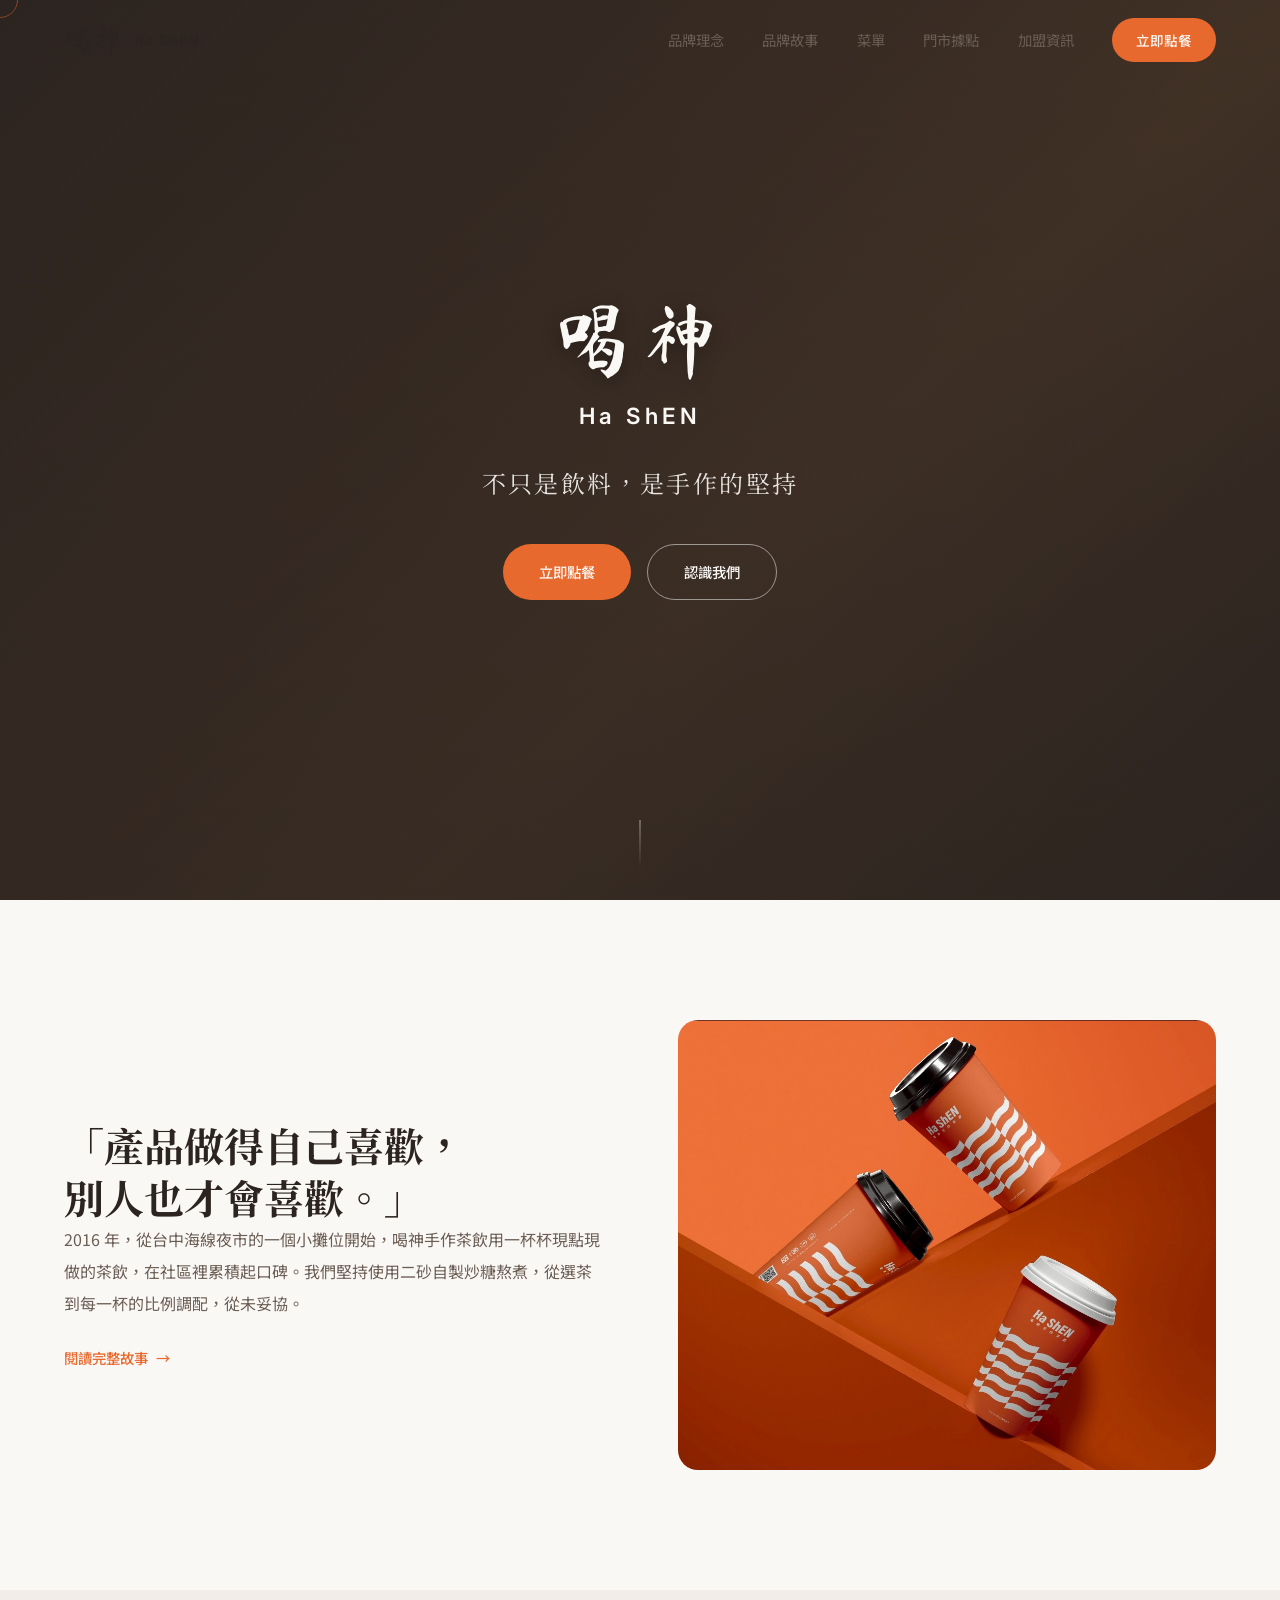
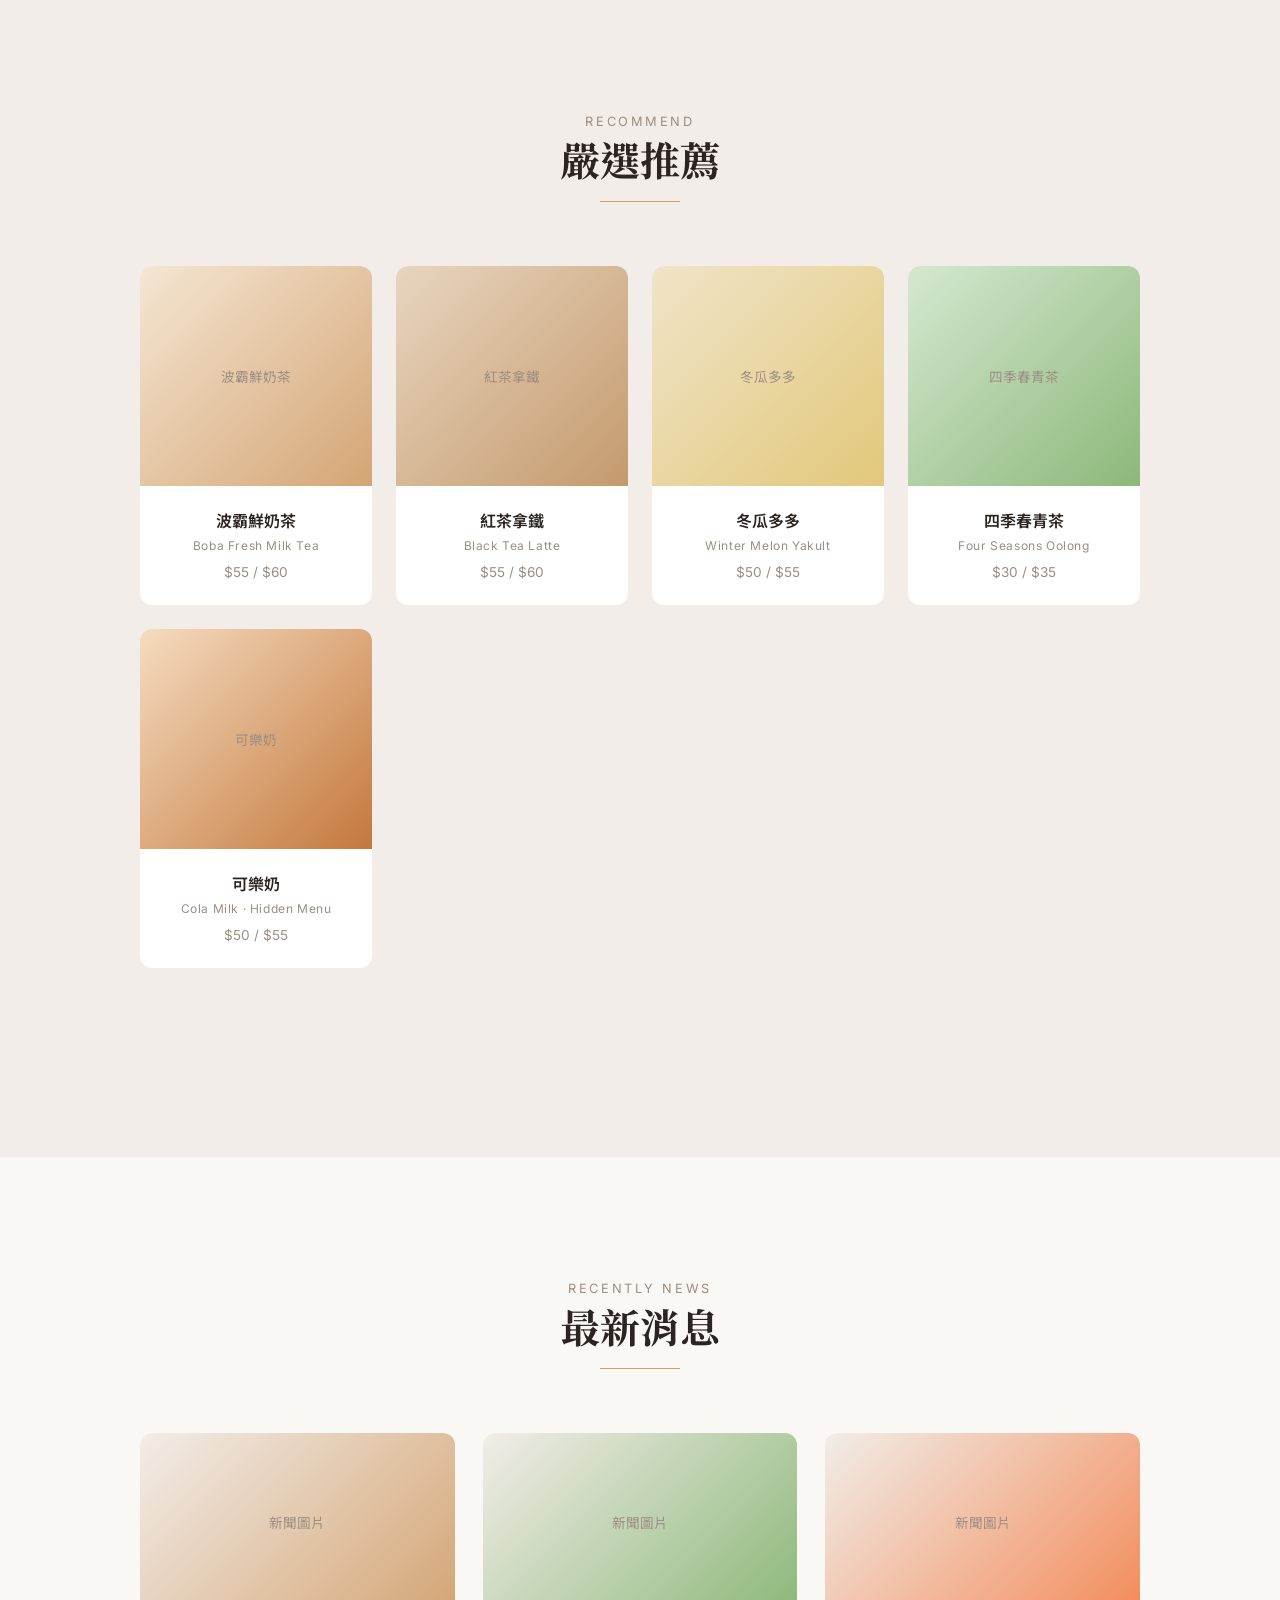
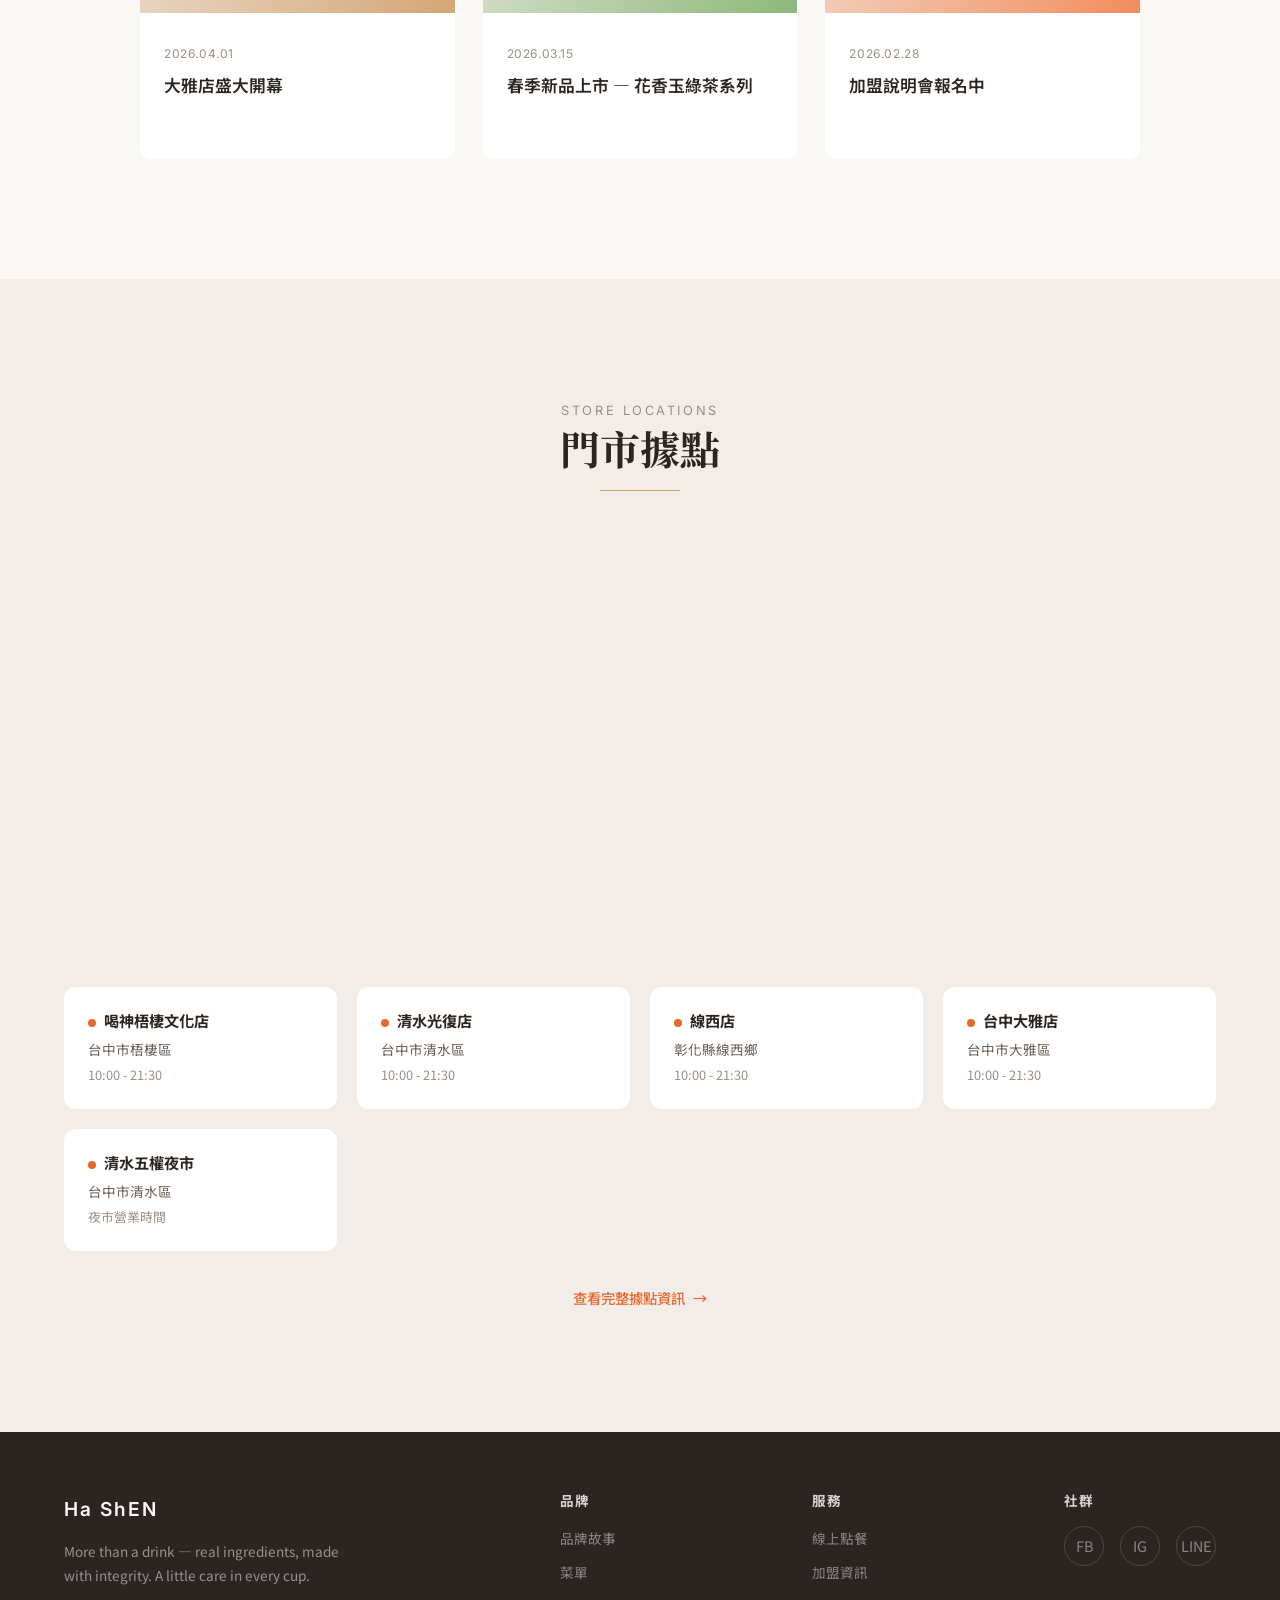
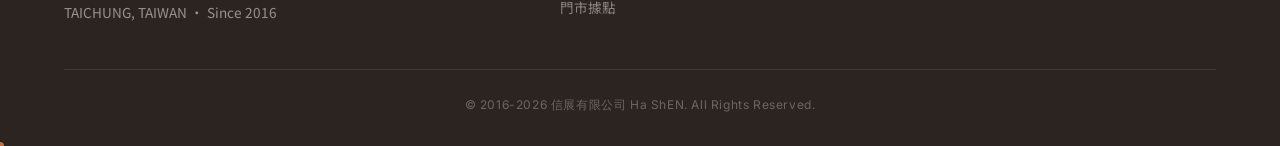
==== commit 807369c1: "替換品牌理念區 placeholder 為杯身形象照" ====
--- a/index.html
+++ b/index.html
@@ -110,9 +110,7 @@
           </a>
         </div>
         <div class="philosophy-image">
-          <div class="philosophy-img-placeholder" style="width:100%;height:450px;background:linear-gradient(135deg, var(--color-bg-secondary), #d4a574);border-radius:var(--radius-lg);display:flex;align-items:center;justify-content:center;color:var(--color-text-tertiary);font-size:0.9rem;">
-            品牌形象照
-          </div>
+          <img src="assets/images/brand-hero.jpg" alt="喝神手作茶飲 Ha ShEN 品牌杯身形象照" loading="lazy">
         </div>
       </div>
     </div>
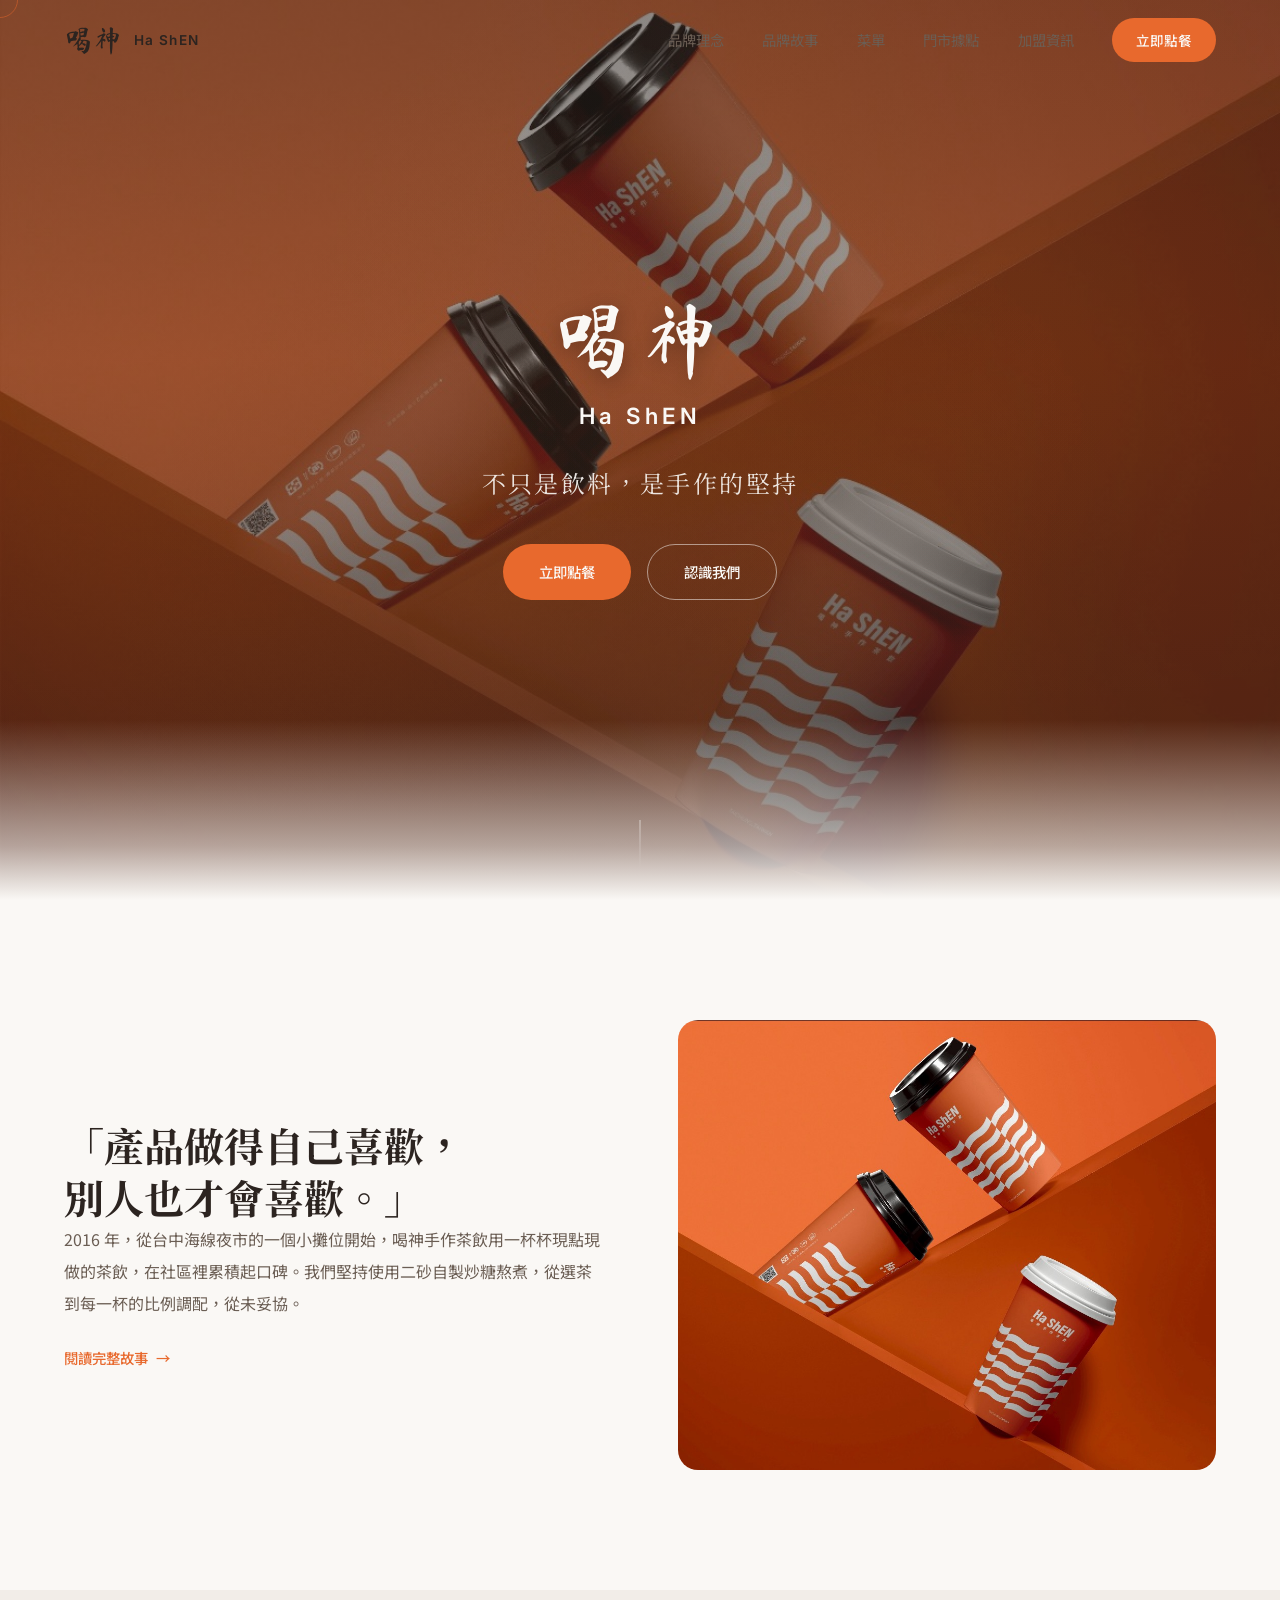
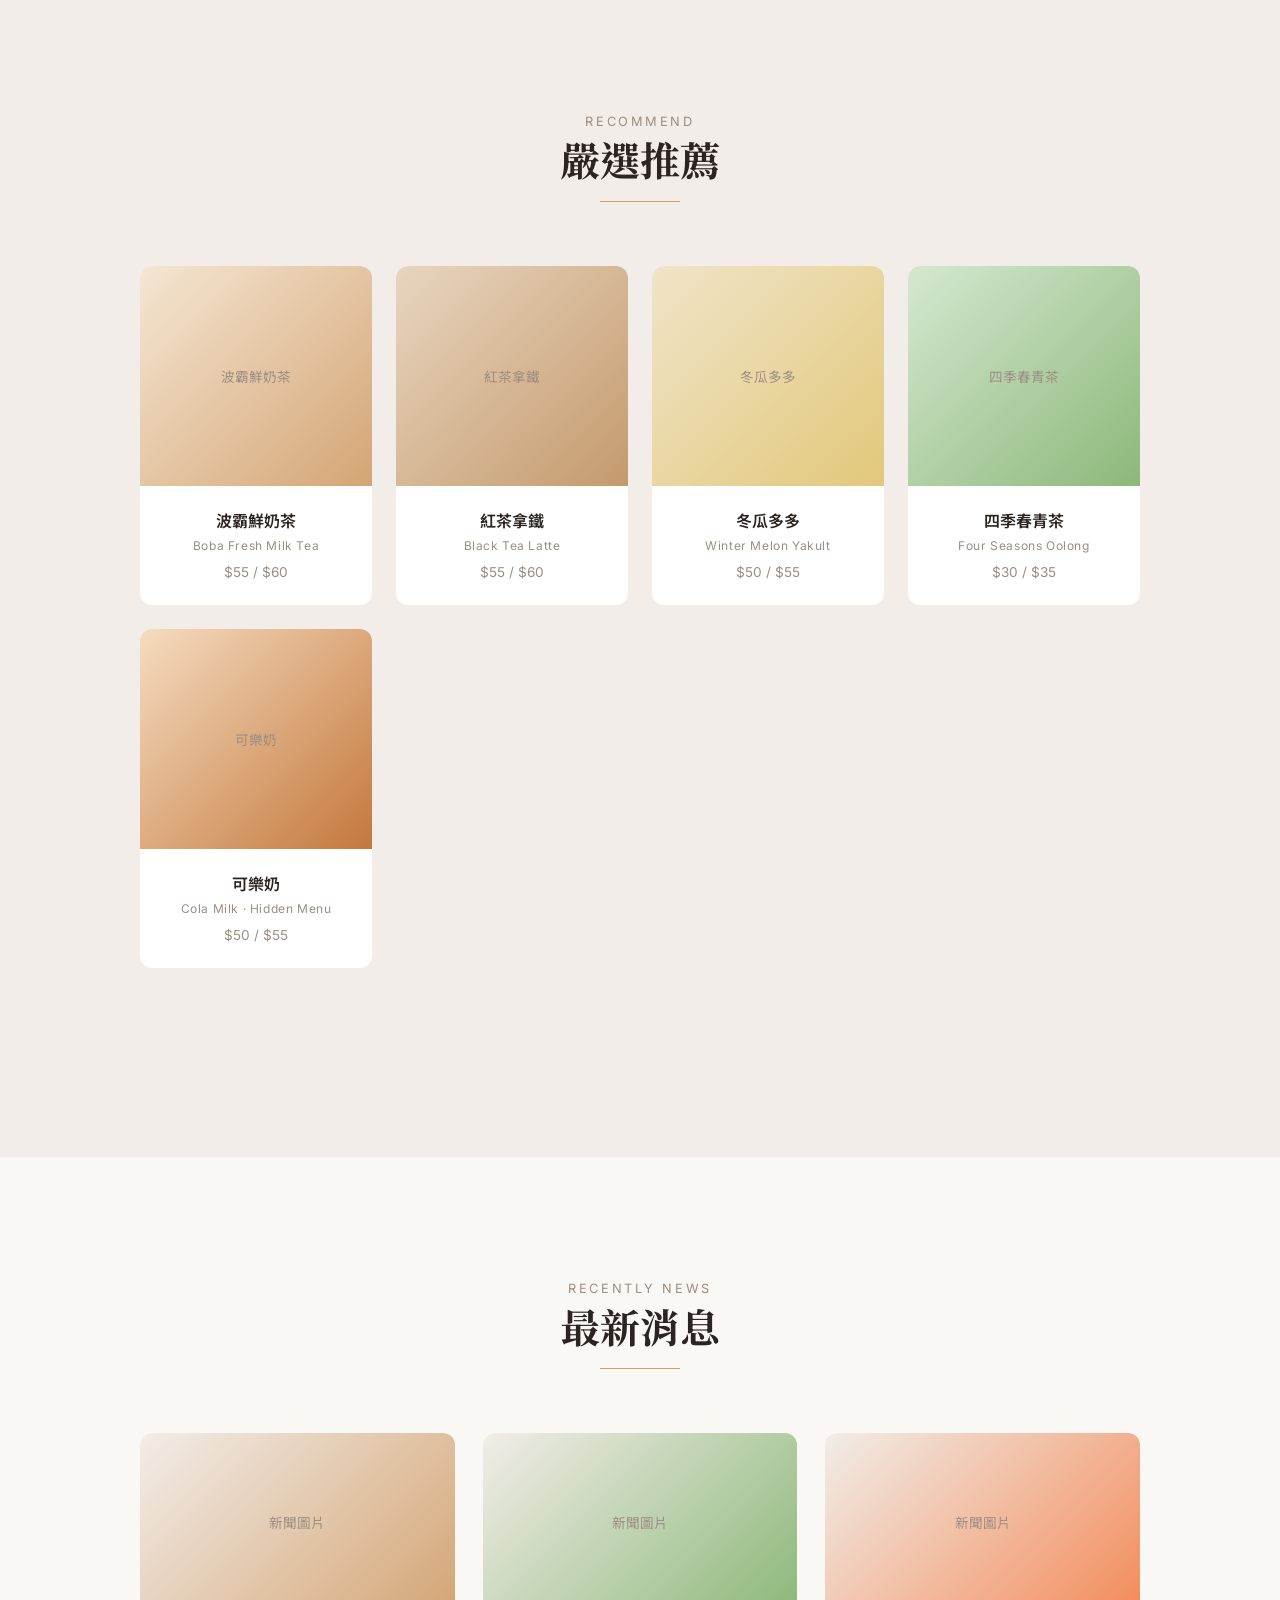
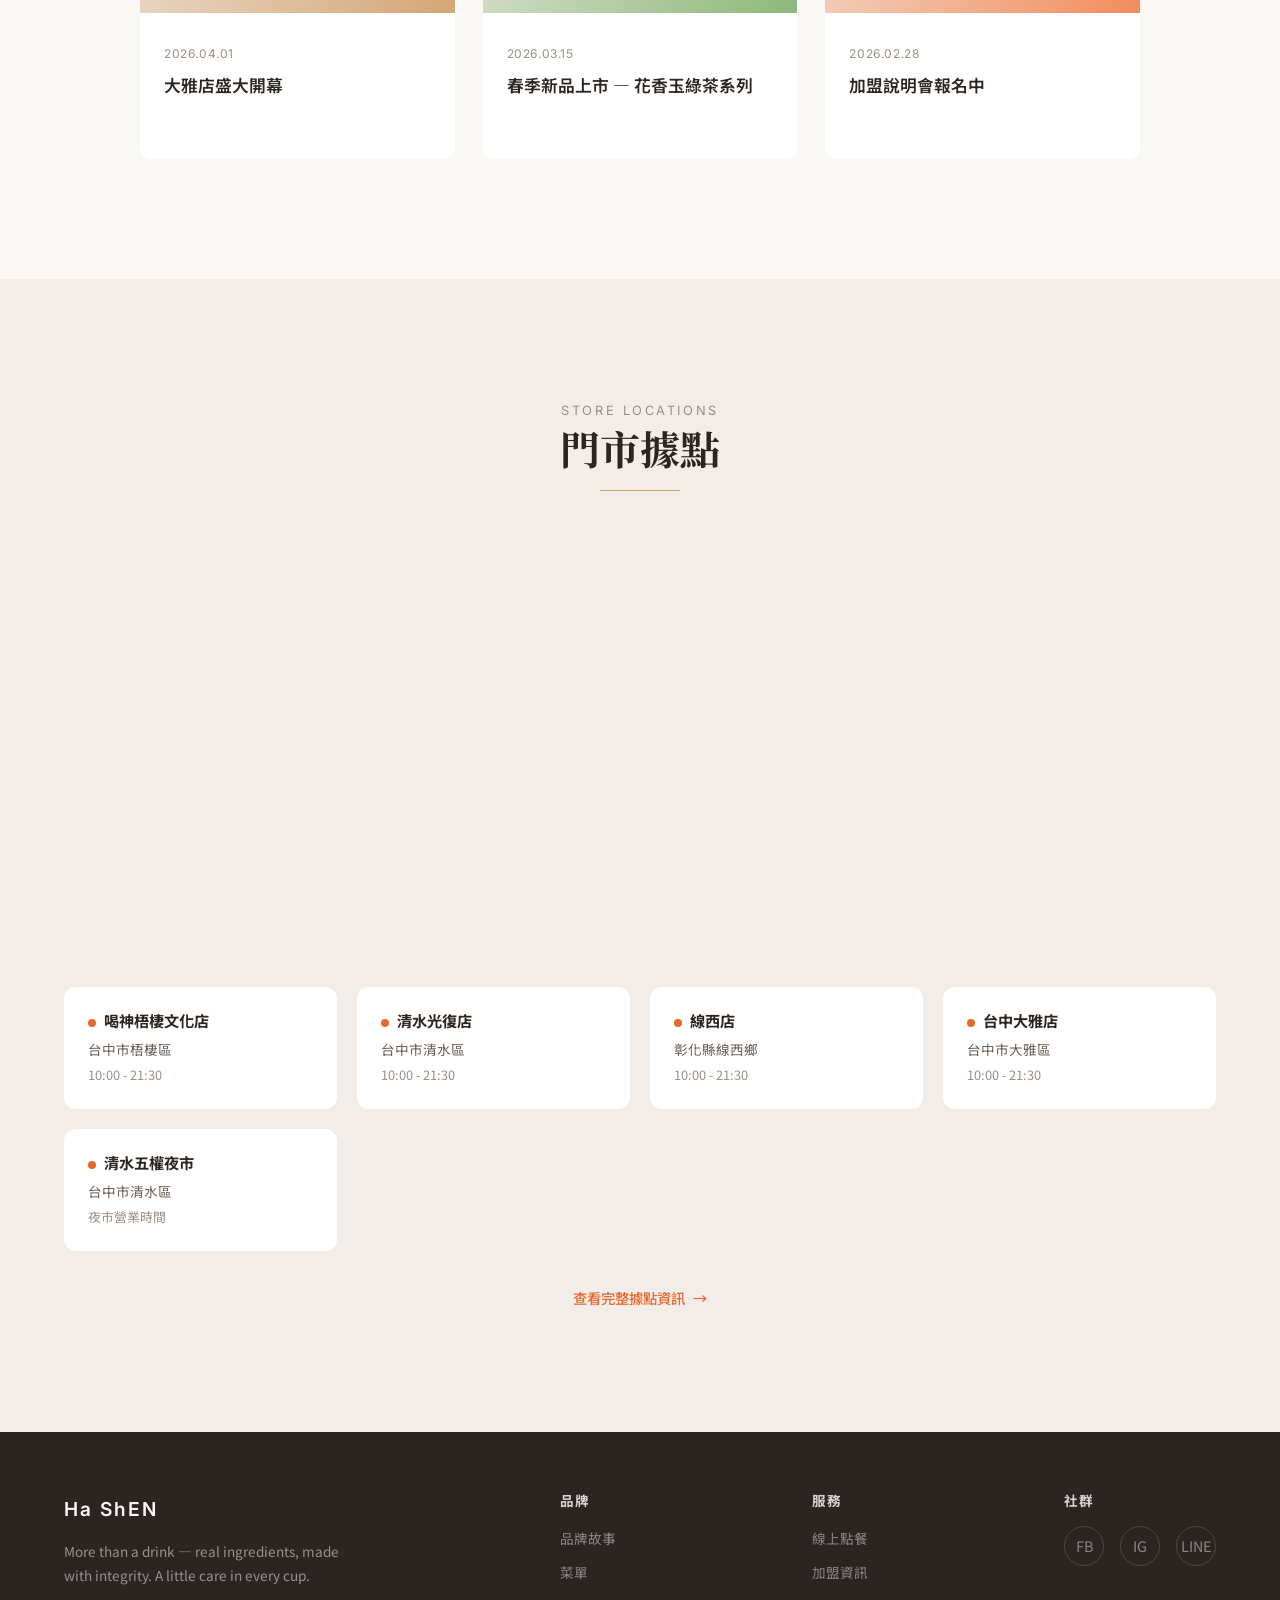
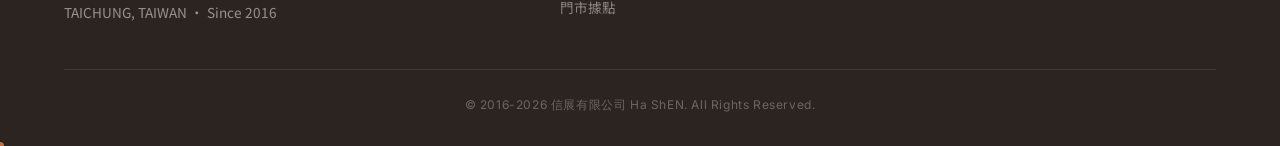
==== commit 7d4bc212: "Hero 改為品牌照片打底 + 暗色遮罩 + 紋理層 + 底部漸層過渡" ====
--- a/index.html
+++ b/index.html
@@ -70,9 +70,13 @@
 
   <!-- ========== HERO SECTION ========== -->
   <section class="hero" id="hero">
-    <!-- Background: gradient overlay simulating video bg -->
-    <div class="hero-bg-gradient"></div>
+    <!-- Layer 1: Brand image background -->
+    <img src="assets/images/brand-hero.jpg" alt="" class="hero-bg-image" aria-hidden="true">
+    <!-- Layer 2: Dark overlay + texture -->
     <div class="hero-overlay"></div>
+    <div class="hero-texture"></div>
+    <!-- Layer 3: Bottom fade to next section -->
+    <div class="hero-bottom-fade"></div>
 
     <div class="hero-content">
       <!-- Calligraphy Logo -->
@@ -336,11 +340,62 @@
 
   <!-- Hero Background Style -->
   <style>
-    .hero-bg-gradient {
+    /* Layer 1: Brand image — fills hero, slow zoom */
+    .hero-bg-image {
       position: absolute;
-      top: 0; left: 0; width: 100%; height: 100%;
-      background: linear-gradient(135deg, #2C2420 0%, #3d2e24 40%, #4a3728 60%, #2C2420 100%);
-      animation: kenBurns 20s ease-in-out infinite alternate;
+      top: 0; left: 0;
+      width: 100%; height: 100%;
+      object-fit: cover;
+      object-position: center 40%;
+      animation: heroZoom 25s ease-in-out infinite alternate;
+      z-index: 0;
+    }
+
+    @keyframes heroZoom {
+      0%   { transform: scale(1); }
+      100% { transform: scale(1.1); }
+    }
+
+    /* Layer 2: Dark overlay — makes text readable */
+    .hero .hero-overlay {
+      position: absolute;
+      top: 0; left: 0;
+      width: 100%; height: 100%;
+      background: linear-gradient(
+        180deg,
+        rgba(44, 36, 32, 0.55) 0%,
+        rgba(44, 36, 32, 0.45) 40%,
+        rgba(44, 36, 32, 0.65) 100%
+      );
+      z-index: 1;
+    }
+
+    /* Layer 2b: Subtle ink/paper texture overlay */
+    .hero-texture {
+      position: absolute;
+      top: 0; left: 0;
+      width: 100%; height: 100%;
+      background:
+        radial-gradient(ellipse at 20% 50%, rgba(232, 105, 45, 0.08) 0%, transparent 60%),
+        radial-gradient(ellipse at 80% 30%, rgba(197, 164, 103, 0.06) 0%, transparent 50%),
+        radial-gradient(ellipse at 50% 80%, rgba(44, 36, 32, 0.15) 0%, transparent 60%);
+      z-index: 1;
+      pointer-events: none;
+    }
+
+    /* Layer 3: Bottom gradient fade to next section */
+    .hero-bottom-fade {
+      position: absolute;
+      bottom: 0; left: 0;
+      width: 100%; height: 180px;
+      background: linear-gradient(
+        0deg,
+        var(--color-bg-primary) 0%,
+        rgba(250, 248, 245, 0.6) 30%,
+        transparent 100%
+      );
+      z-index: 2;
+      pointer-events: none;
     }
 
     /* Scroll Indicator */
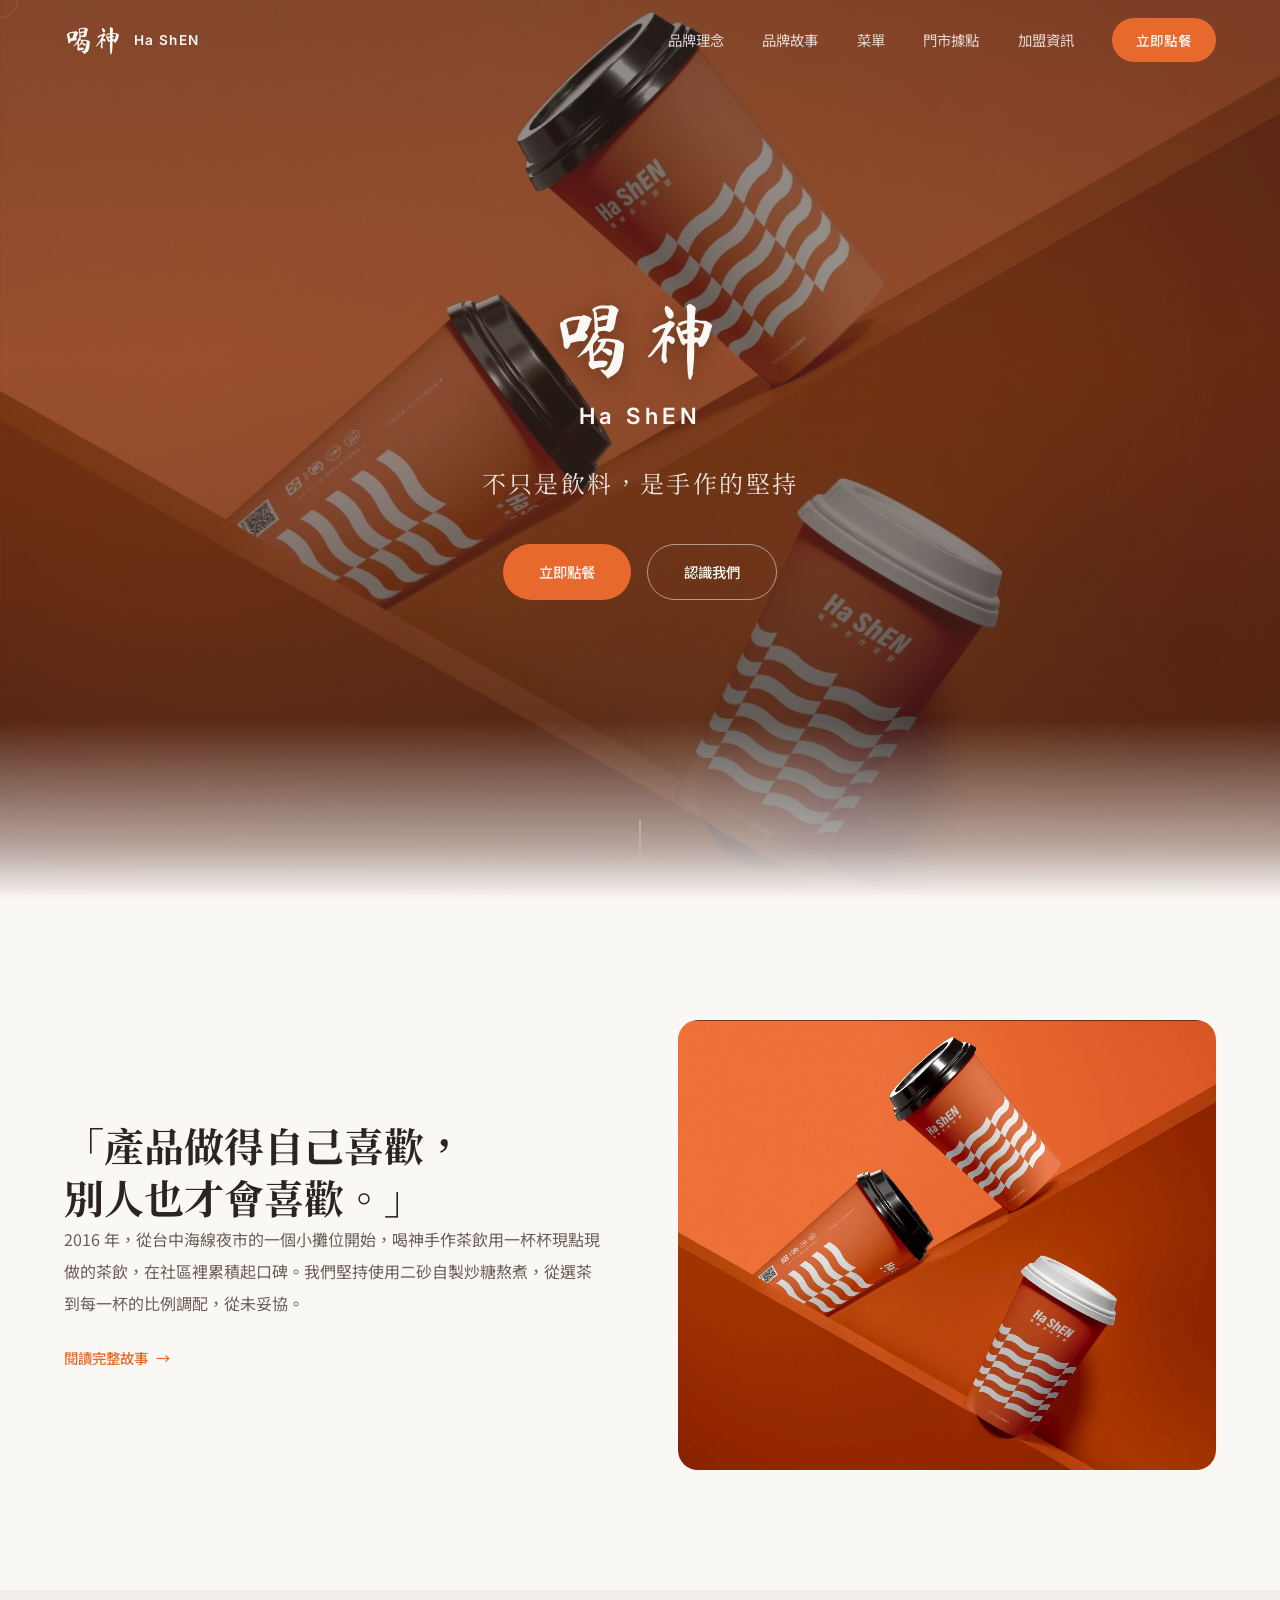
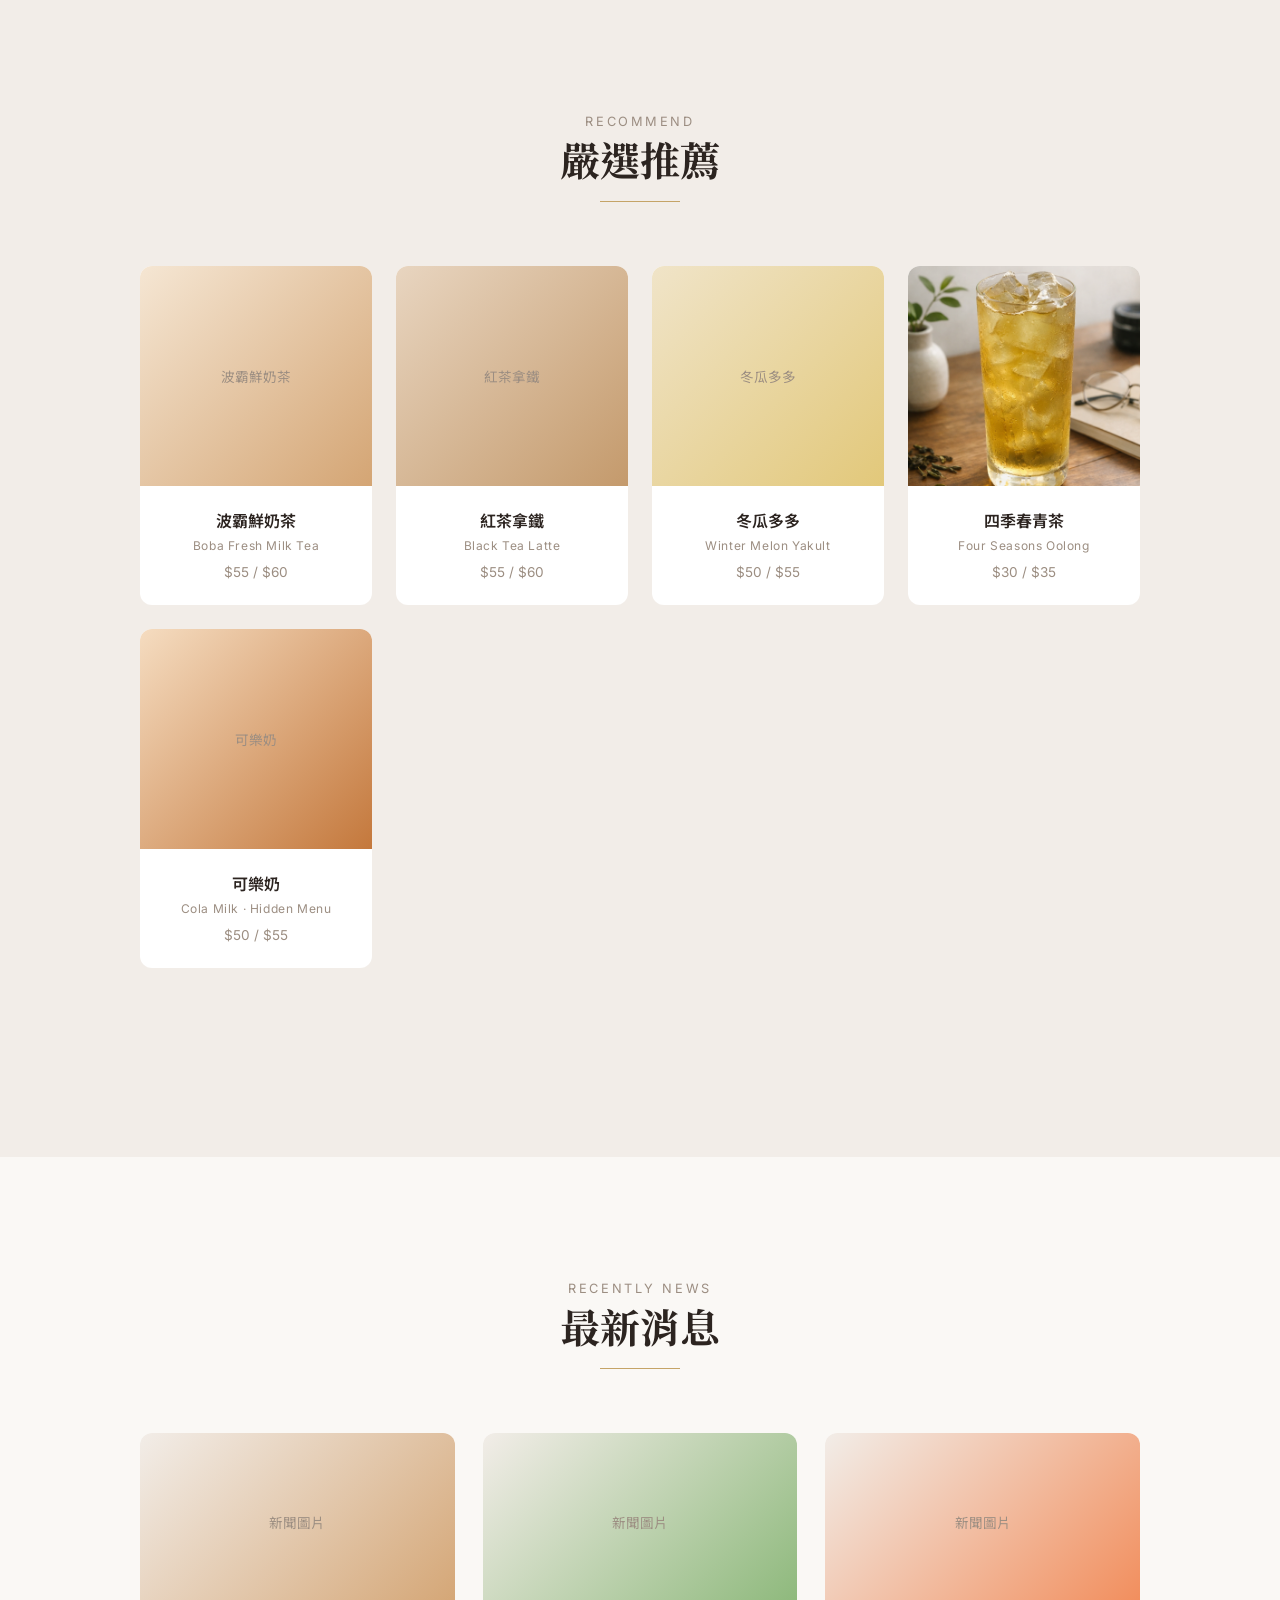
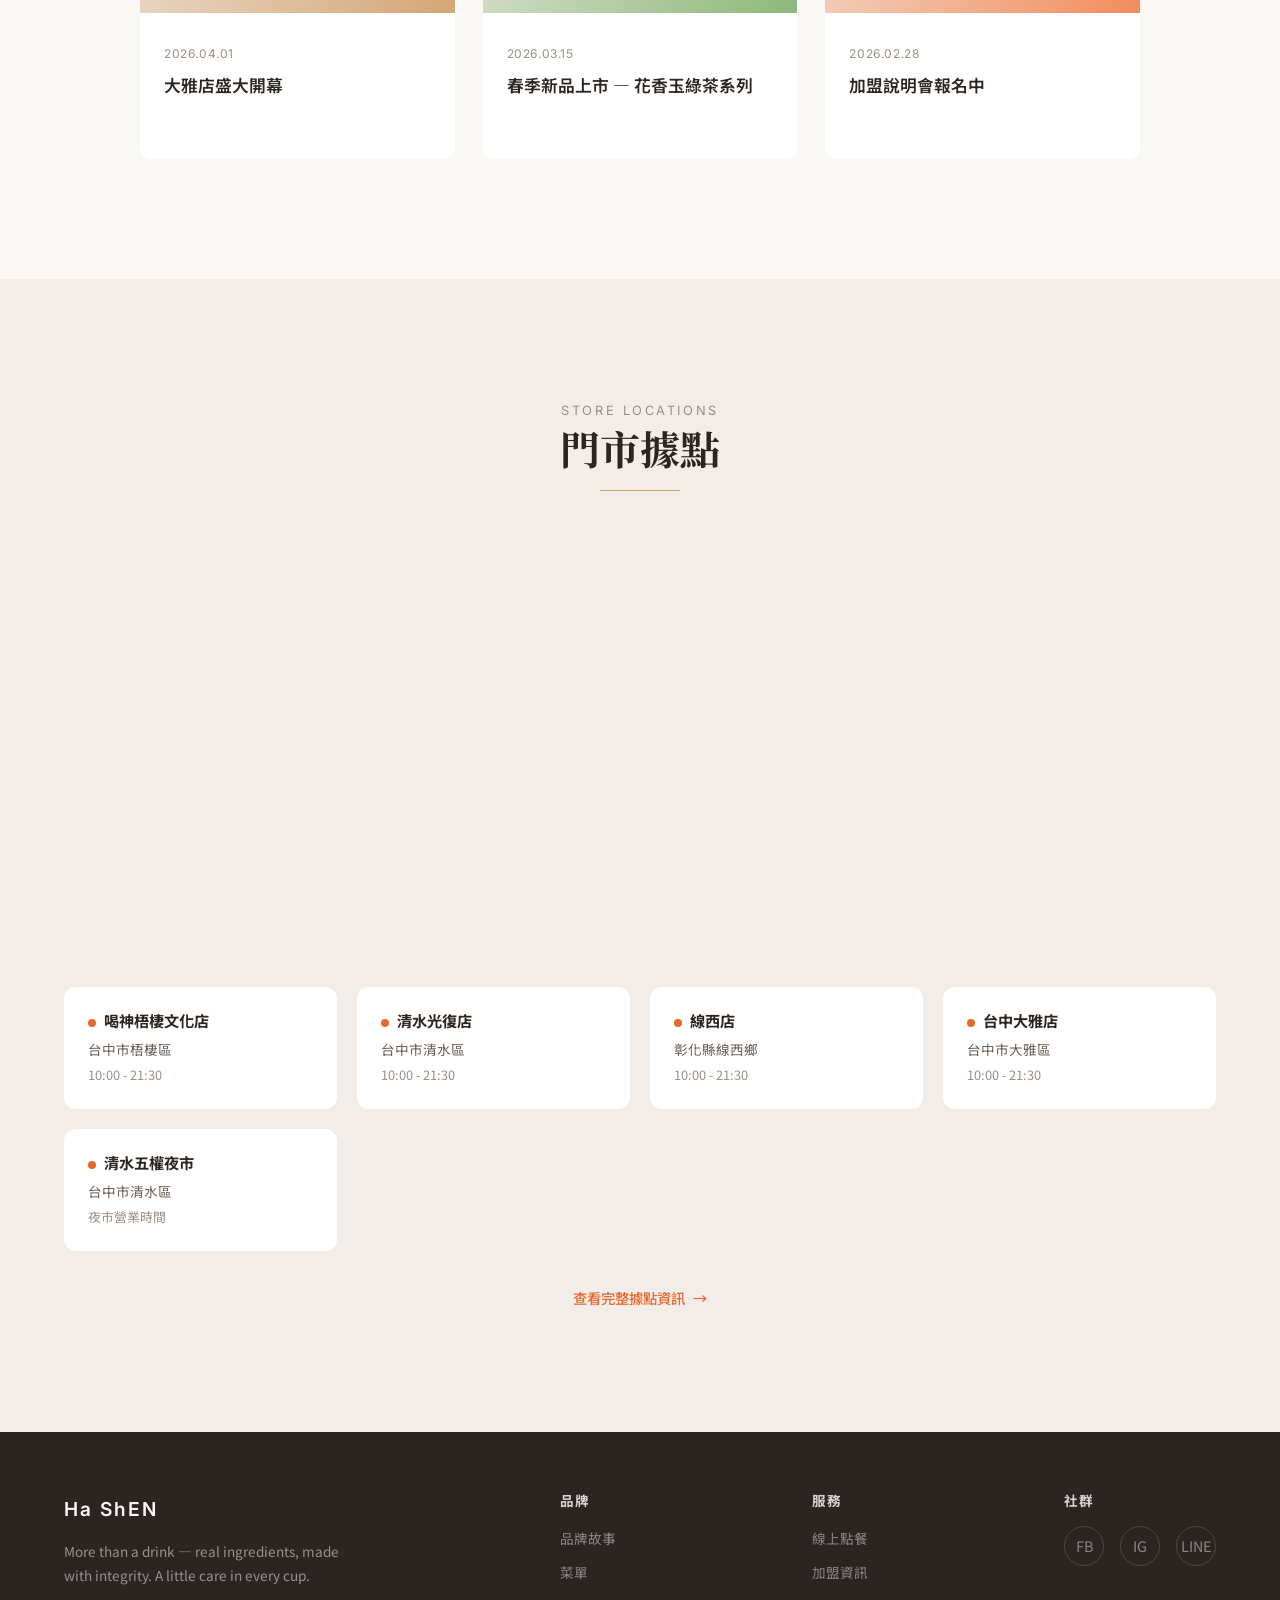
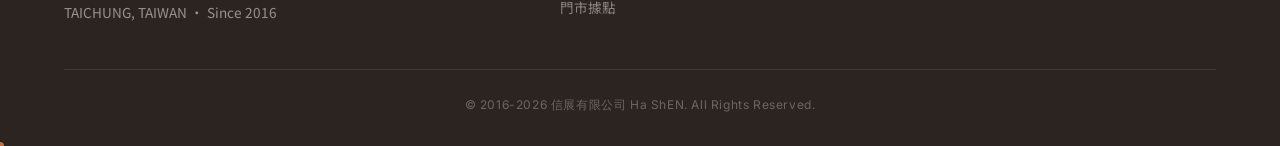
==== commit 7a79b034: "菜單頁5款飲品換上實拍照片 + 首頁推薦四季春青茶換圖" ====
--- a/index.html
+++ b/index.html
@@ -165,7 +165,7 @@
 
         <div class="drink-card" data-stagger="3">
           <div class="drink-card-image">
-            <div style="width:100%;height:100%;background:linear-gradient(135deg,#d5e8d0,#8cb87a);display:flex;align-items:center;justify-content:center;color:var(--color-text-tertiary);font-size:0.85rem;">四季春青茶</div>
+            <img src="assets/images/四季春青茶.png" alt="四季春青茶" style="width:100%;height:100%;object-fit:cover;">
           </div>
           <div class="drink-card-info">
             <h4 class="drink-card-name">四季春青茶</h4>
--- a/css/style.css
+++ b/css/style.css
@@ -397,16 +397,13 @@
   gap: 12px;
 }
 
+/* --- Navbar: transparent state (over Hero, text = white) --- */
 .nav-logo-calligraphy {
   font-family: 'Ma Shan Zheng', 'Liu Jian Mao Cao', cursive;
   font-size: 1.8rem;
   line-height: 1;
-  color: var(--color-text-primary);
-  transition: font-size 0.4s var(--ease-smooth);
-}
-
-.navbar.scrolled .nav-logo-calligraphy {
-  font-size: 1.5rem;
+  color: var(--color-text-inverse);
+  transition: font-size 0.4s var(--ease-smooth), color 0.4s var(--ease-smooth);
 }
 
 .nav-logo-text {
@@ -414,6 +411,17 @@
   font-size: 0.85rem;
   font-weight: 600;
   letter-spacing: 0.1em;
+  color: var(--color-text-inverse);
+  transition: color 0.4s var(--ease-smooth);
+}
+
+/* --- Navbar: scrolled state (glass bg, text = dark) --- */
+.navbar.scrolled .nav-logo-calligraphy {
+  font-size: 1.5rem;
+  color: var(--color-text-primary);
+}
+
+.navbar.scrolled .nav-logo-text {
   color: var(--color-text-primary);
 }
 
@@ -423,14 +431,15 @@
   gap: clamp(20px, 3vw, 40px);
 }
 
+/* Transparent state: white text */
 .nav-link {
   font-family: var(--font-heading);
   font-size: 0.9rem;
   font-weight: 400;
-  color: var(--color-text-secondary);
+  color: rgba(255, 255, 255, 0.8);
   position: relative;
   padding: 4px 0;
-  transition: color var(--duration-fast) var(--ease-smooth);
+  transition: color 0.4s var(--ease-smooth);
 }
 
 .nav-link::after {
@@ -445,7 +454,7 @@
 }
 
 .nav-link:hover {
-  color: var(--color-text-primary);
+  color: #fff;
 }
 
 .nav-link:hover::after {
@@ -453,11 +462,24 @@
 }
 
 .nav-link.active {
-  color: var(--color-brand);
+  color: var(--color-brand-light);
 }
 
 .nav-link.active::after {
   width: 100%;
+}
+
+/* Scrolled state: dark text */
+.navbar.scrolled .nav-link {
+  color: var(--color-text-secondary);
+}
+
+.navbar.scrolled .nav-link:hover {
+  color: var(--color-text-primary);
+}
+
+.navbar.scrolled .nav-link.active {
+  color: var(--color-brand);
 }
 
 .nav-order-btn {
@@ -510,9 +532,13 @@
   display: block;
   width: 24px;
   height: 2px;
-  background: var(--color-text-primary);
+  background: var(--color-text-inverse);
   transition: all 0.3s var(--ease-smooth);
   border-radius: 2px;
+}
+
+.navbar.scrolled .nav-toggle span {
+  background: var(--color-text-primary);
 }
 
 /* --- Section Common --- */
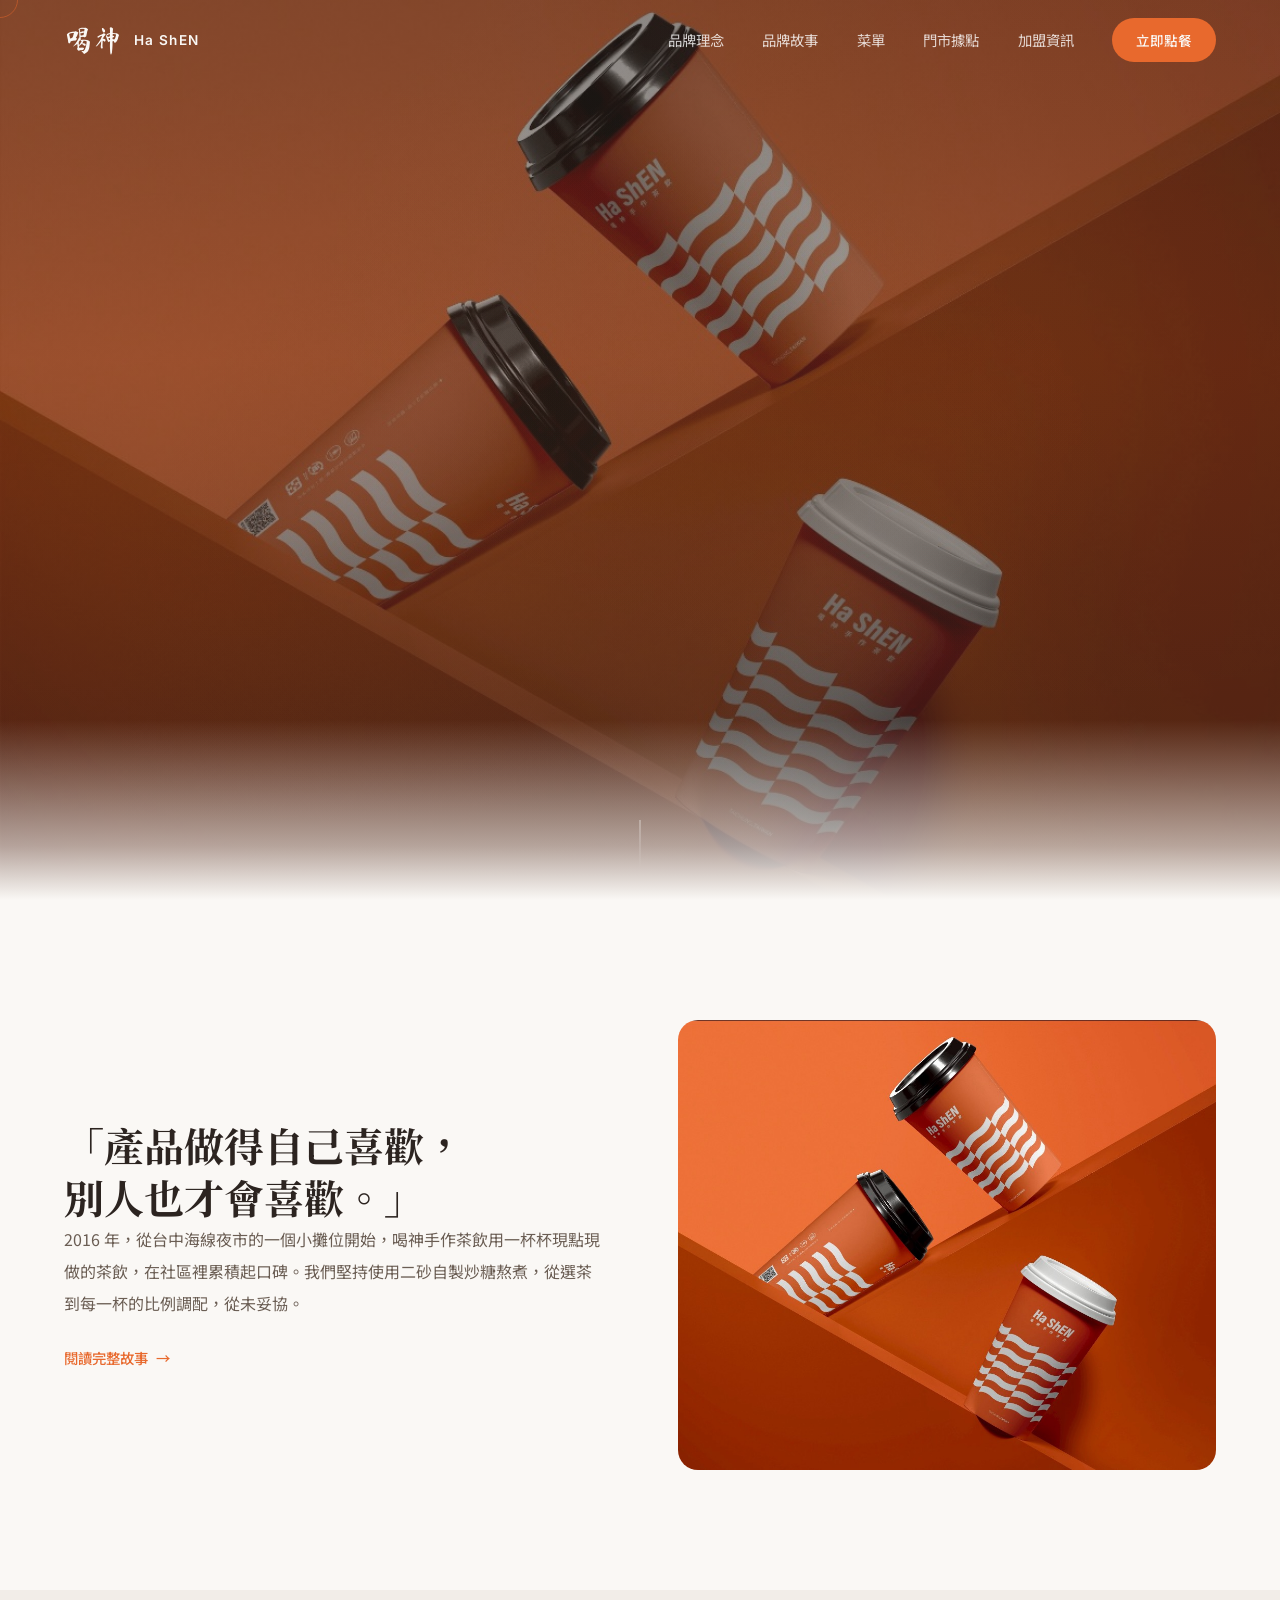
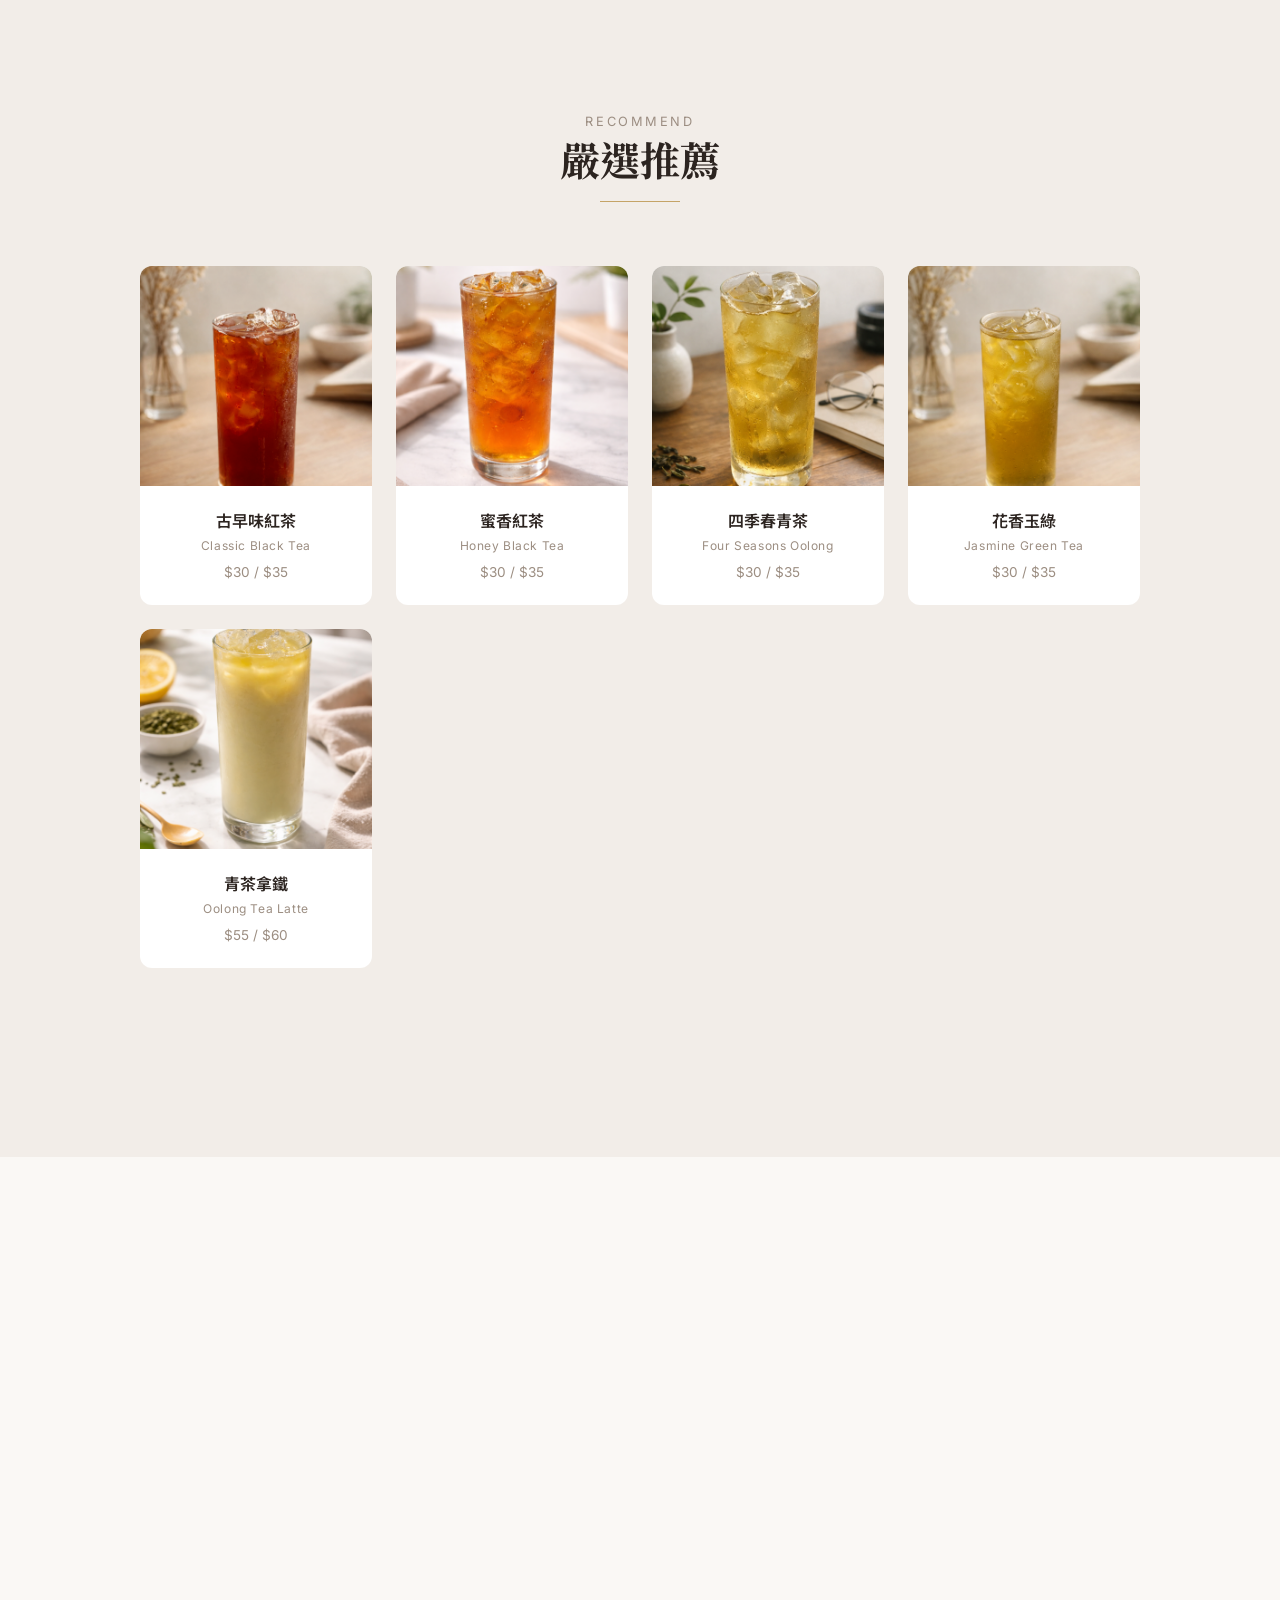
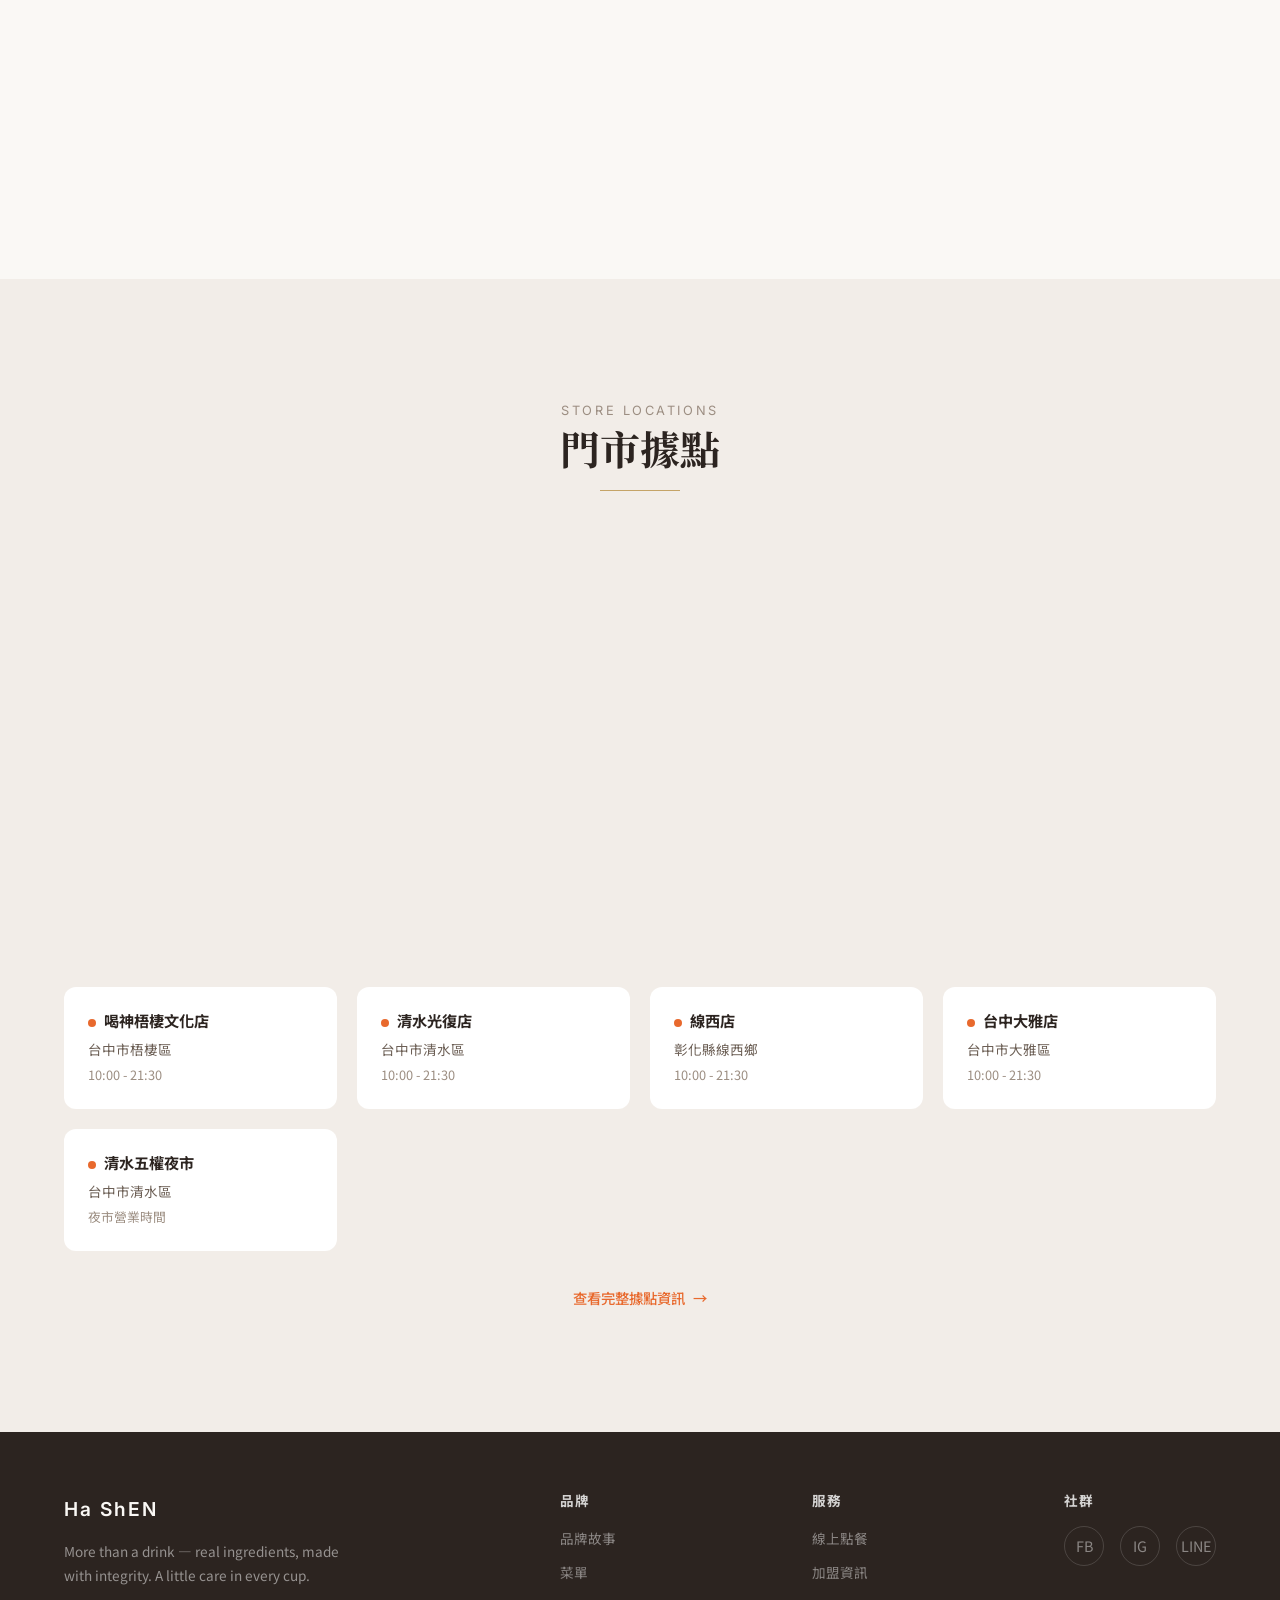
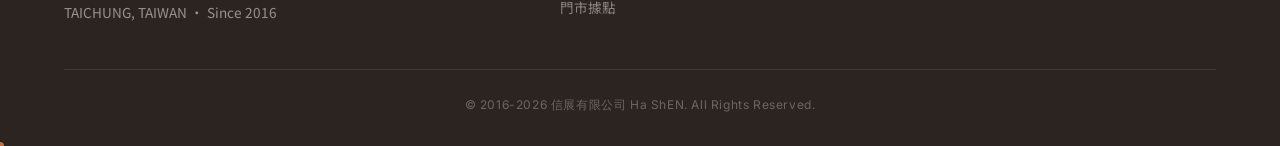
==== commit 9c2fc32f: "首頁推薦飲品全部換為有實拍照片的5款" ====
--- a/index.html
+++ b/index.html
@@ -132,40 +132,29 @@
       <div class="recommend-grid stagger-children">
         <div class="drink-card" data-stagger="0">
           <div class="drink-card-image">
-            <div style="width:100%;height:100%;background:linear-gradient(135deg,#f5e6d3,#d4a574);display:flex;align-items:center;justify-content:center;color:var(--color-text-tertiary);font-size:0.85rem;">波霸鮮奶茶</div>
+            <img src="assets/images/古早味紅茶.png" alt="古早味紅茶" loading="lazy">
           </div>
           <div class="drink-card-info">
-            <h4 class="drink-card-name">波霸鮮奶茶</h4>
-            <p class="drink-card-name-en font-english" style="font-size:0.75rem;color:var(--color-text-tertiary);">Boba Fresh Milk Tea</p>
-            <p class="drink-card-price">$55 / $60</p>
+            <h4 class="drink-card-name">古早味紅茶</h4>
+            <p class="drink-card-name-en font-english" style="font-size:0.75rem;color:var(--color-text-tertiary);">Classic Black Tea</p>
+            <p class="drink-card-price">$30 / $35</p>
           </div>
         </div>
 
         <div class="drink-card" data-stagger="1">
           <div class="drink-card-image">
-            <div style="width:100%;height:100%;background:linear-gradient(135deg,#e8d5c0,#c49a6c);display:flex;align-items:center;justify-content:center;color:var(--color-text-tertiary);font-size:0.85rem;">紅茶拿鐵</div>
+            <img src="assets/images/蜜香紅茶.png" alt="蜜香紅茶" loading="lazy">
           </div>
           <div class="drink-card-info">
-            <h4 class="drink-card-name">紅茶拿鐵</h4>
-            <p class="drink-card-name-en font-english" style="font-size:0.75rem;color:var(--color-text-tertiary);">Black Tea Latte</p>
-            <p class="drink-card-price">$55 / $60</p>
+            <h4 class="drink-card-name">蜜香紅茶</h4>
+            <p class="drink-card-name-en font-english" style="font-size:0.75rem;color:var(--color-text-tertiary);">Honey Black Tea</p>
+            <p class="drink-card-price">$30 / $35</p>
           </div>
         </div>
 
         <div class="drink-card" data-stagger="2">
           <div class="drink-card-image">
-            <div style="width:100%;height:100%;background:linear-gradient(135deg,#f0e4c8,#e2c87a);display:flex;align-items:center;justify-content:center;color:var(--color-text-tertiary);font-size:0.85rem;">冬瓜多多</div>
-          </div>
-          <div class="drink-card-info">
-            <h4 class="drink-card-name">冬瓜多多</h4>
-            <p class="drink-card-name-en font-english" style="font-size:0.75rem;color:var(--color-text-tertiary);">Winter Melon Yakult</p>
-            <p class="drink-card-price">$50 / $55</p>
-          </div>
-        </div>
-
-        <div class="drink-card" data-stagger="3">
-          <div class="drink-card-image">
-            <img src="assets/images/四季春青茶.png" alt="四季春青茶" style="width:100%;height:100%;object-fit:cover;">
+            <img src="assets/images/四季春青茶.png" alt="四季春青茶" loading="lazy">
           </div>
           <div class="drink-card-info">
             <h4 class="drink-card-name">四季春青茶</h4>
@@ -174,14 +163,25 @@
           </div>
         </div>
 
+        <div class="drink-card" data-stagger="3">
+          <div class="drink-card-image">
+            <img src="assets/images/花香玉綠.png" alt="花香玉綠" loading="lazy">
+          </div>
+          <div class="drink-card-info">
+            <h4 class="drink-card-name">花香玉綠</h4>
+            <p class="drink-card-name-en font-english" style="font-size:0.75rem;color:var(--color-text-tertiary);">Jasmine Green Tea</p>
+            <p class="drink-card-price">$30 / $35</p>
+          </div>
+        </div>
+
         <div class="drink-card" data-stagger="4">
           <div class="drink-card-image">
-            <div style="width:100%;height:100%;background:linear-gradient(135deg,#f5dcc0,#c4783c);display:flex;align-items:center;justify-content:center;color:var(--color-text-tertiary);font-size:0.85rem;">可樂奶</div>
+            <img src="assets/images/青茶拿鐵.png" alt="青茶拿鐵" loading="lazy">
           </div>
           <div class="drink-card-info">
-            <h4 class="drink-card-name">可樂奶</h4>
-            <p class="drink-card-name-en font-english" style="font-size:0.75rem;color:var(--color-text-tertiary);">Cola Milk · Hidden Menu</p>
-            <p class="drink-card-price">$50 / $55</p>
+            <h4 class="drink-card-name">青茶拿鐵</h4>
+            <p class="drink-card-name-en font-english" style="font-size:0.75rem;color:var(--color-text-tertiary);">Oolong Tea Latte</p>
+            <p class="drink-card-price">$55 / $60</p>
           </div>
         </div>
       </div>
